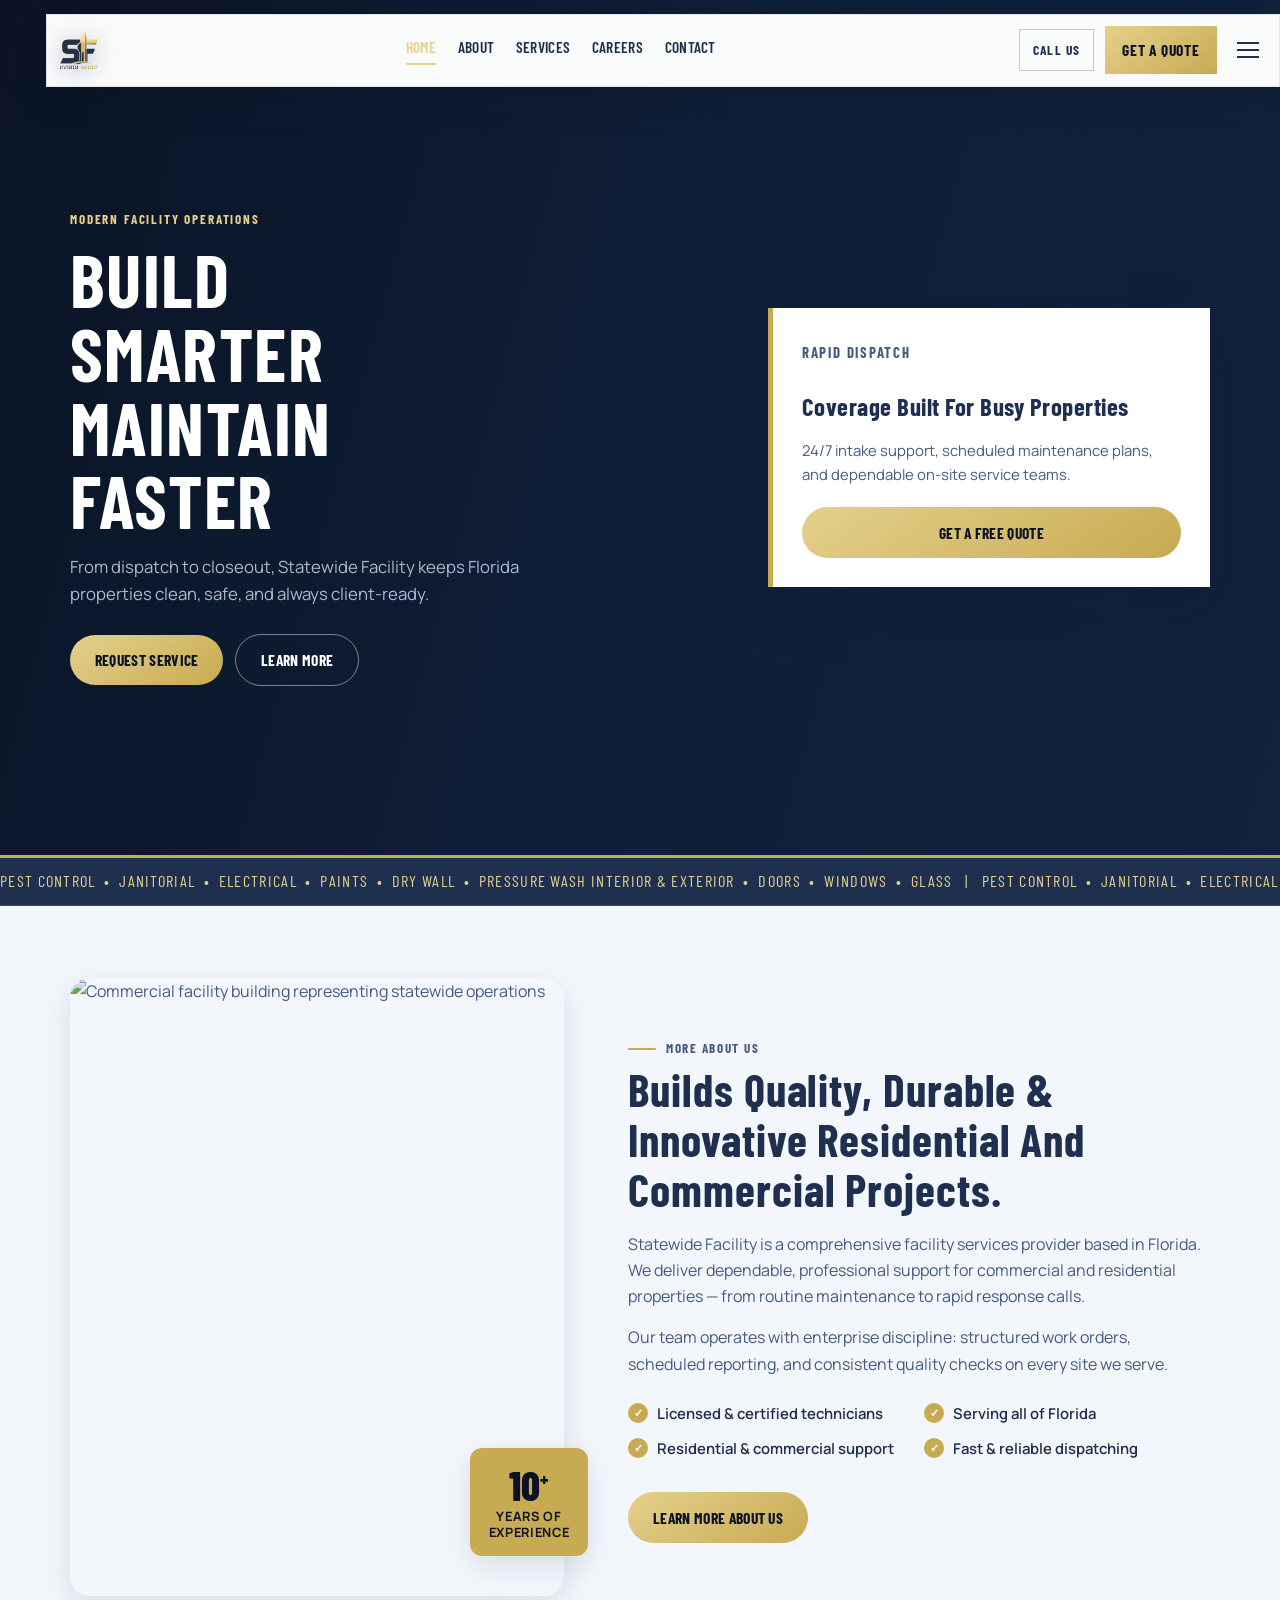
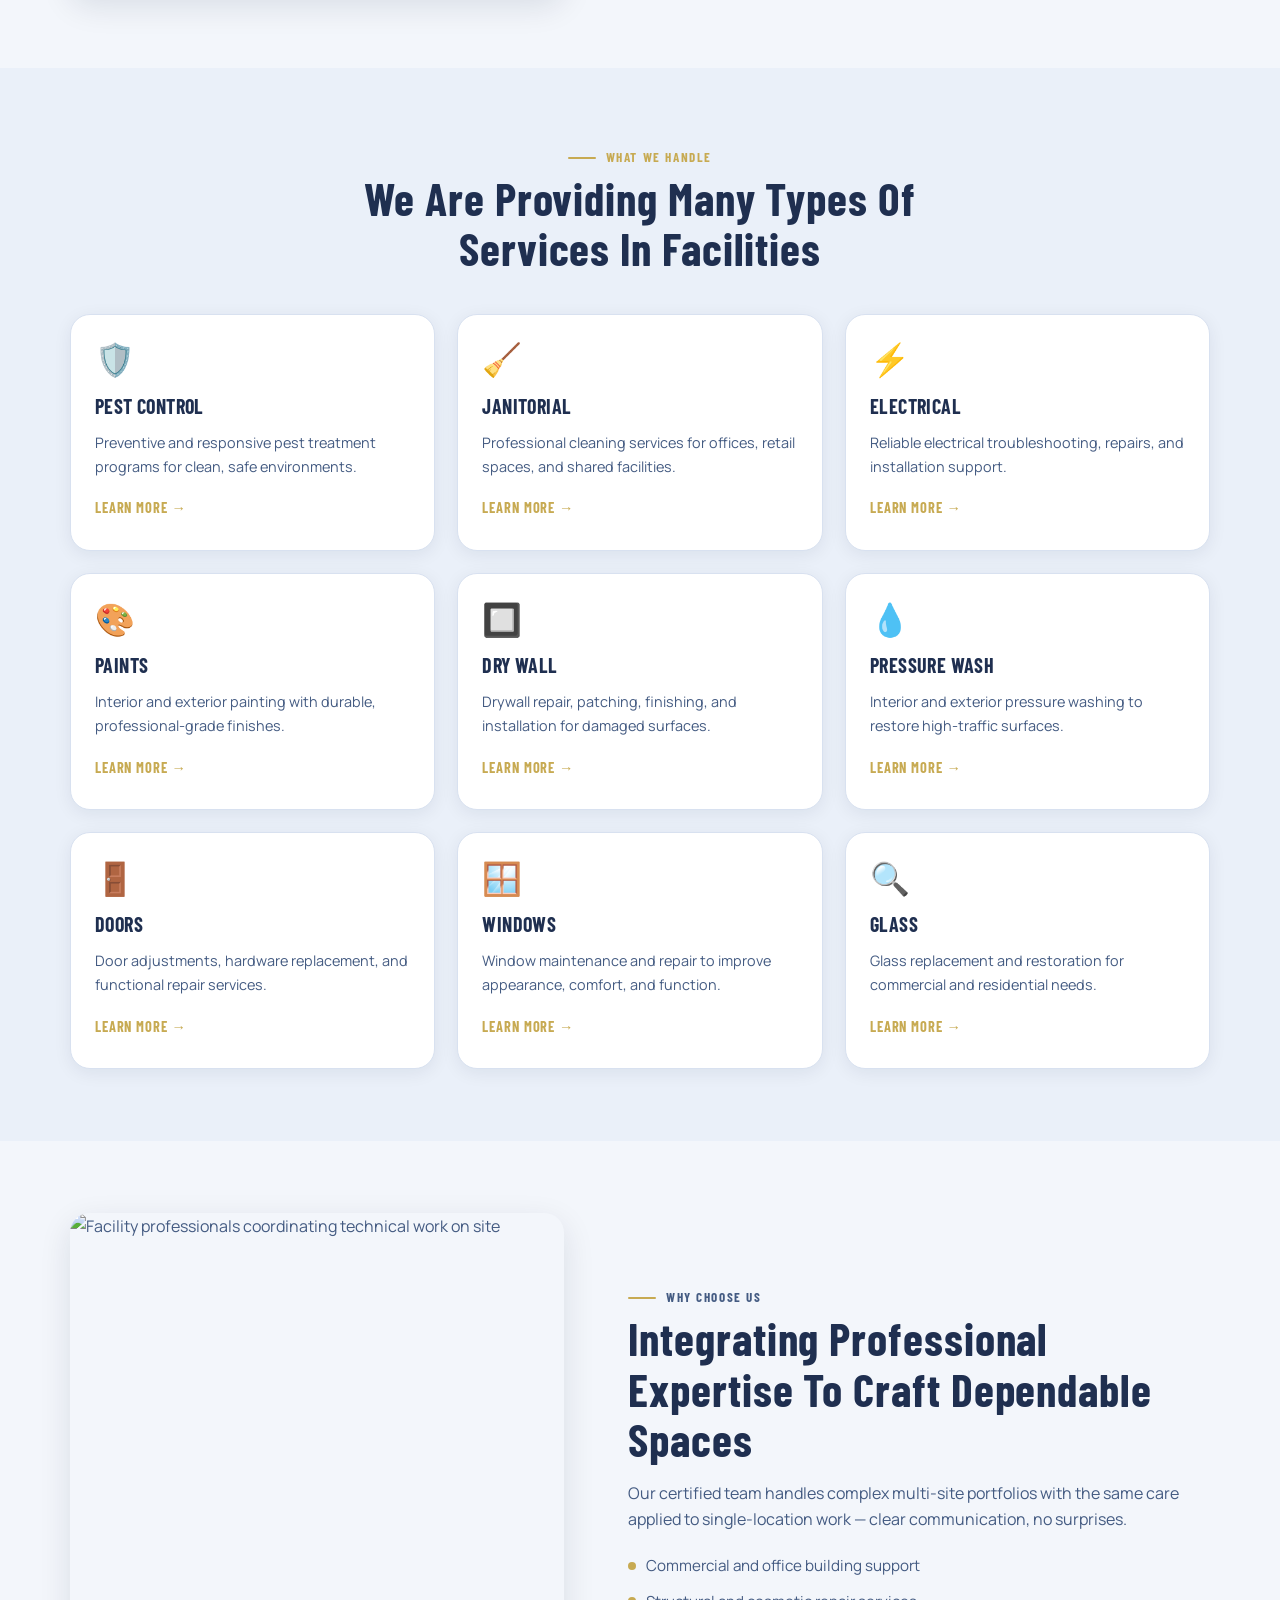
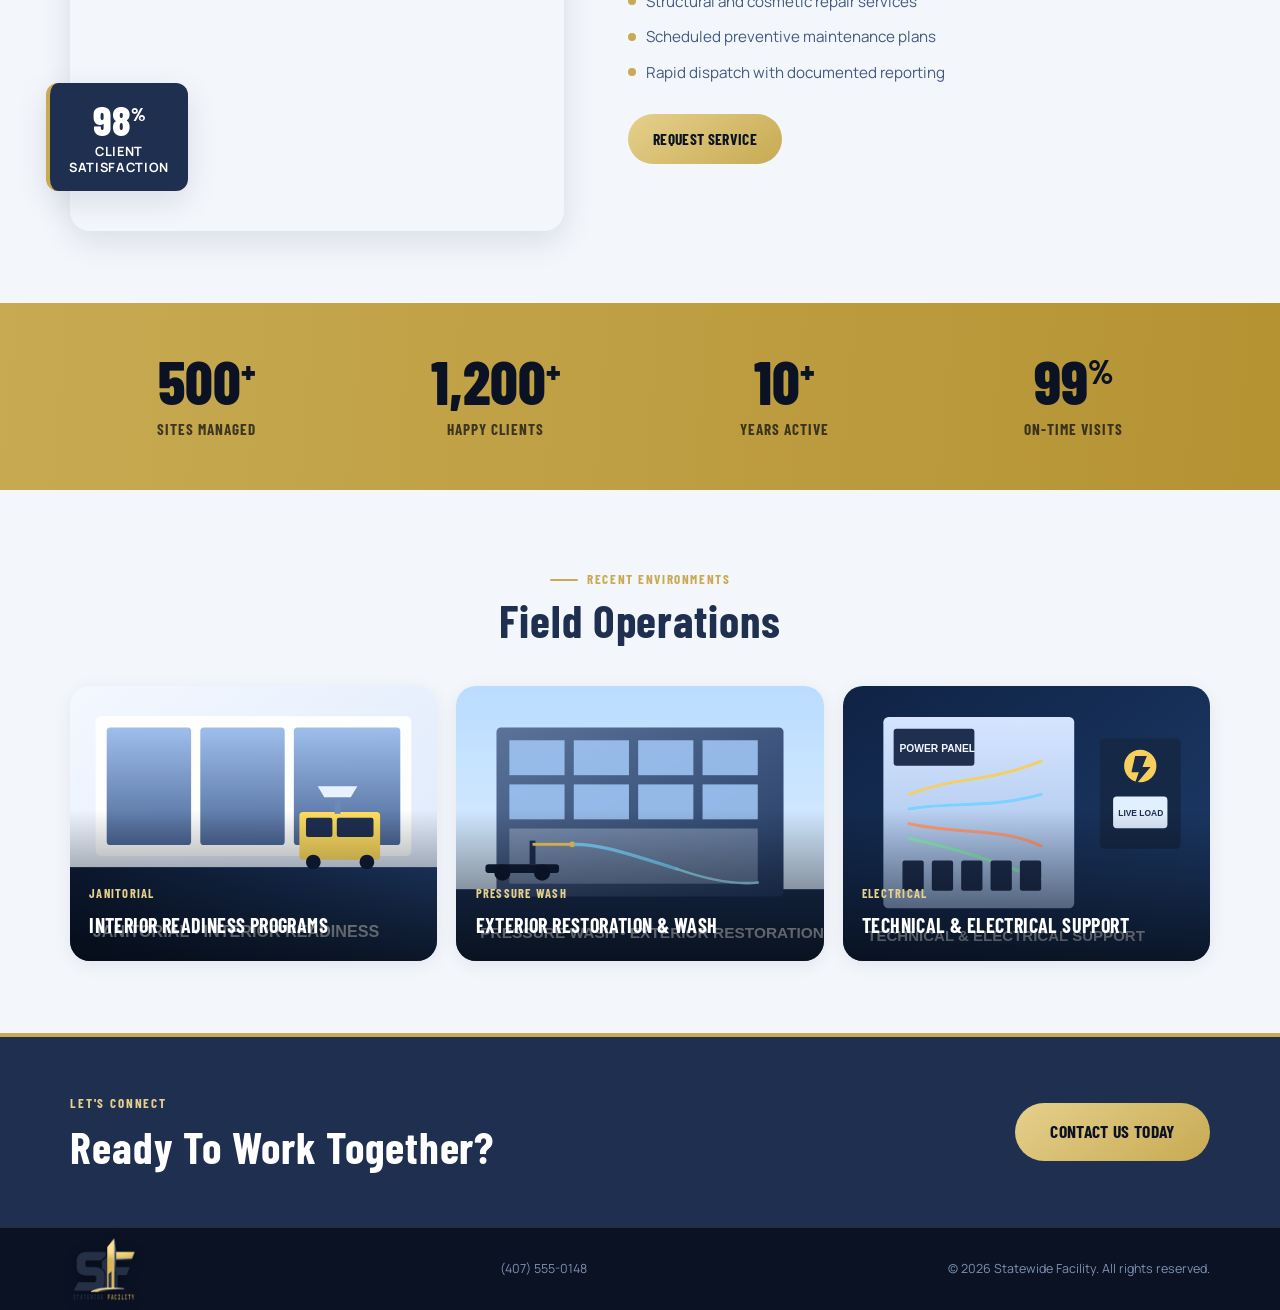
==== index.html @ d69a7e27 "updated layout" ====
<!DOCTYPE html>
<html lang="en">
<head>
  <meta charset="UTF-8">
  <meta name="viewport" content="width=device-width, initial-scale=1.0">
  <title>Statewide Facility | Florida Facility Services</title>
  <link rel="preconnect" href="https://fonts.googleapis.com">
  <link rel="preconnect" href="https://fonts.gstatic.com" crossorigin>
  <link href="https://fonts.googleapis.com/css2?family=Barlow+Condensed:wght@500;700;800&family=Manrope:wght@400;500;600;700&display=swap" rel="stylesheet">
  <link rel="stylesheet" href="styles.css">
</head>
<body class="home-page">

  <!-- ══ HEADER ══ -->
  <header class="site-header hero-header">
    <div class="header-shell">
      <a href="index.html" class="brand-block" aria-label="Statewide Facility home">
        <img src="sf-logo.png" class="brand-logo-home" alt="Statewide Facility logo">
      </a>

      <nav class="nav-links" aria-label="Main navigation">
        <a href="index.html" class="active">Home</a>
        <a href="about.html">About</a>
        <a href="contact.html">Services</a>
        <a href="careers.html">Careers</a>
        <a href="contact.html">Contact</a>
      </nav>

      <div class="header-actions">
        <a href="tel:4075550148" class="header-mini-pill">Call Us</a>
        <a href="contact.html" class="button primary quote-btn">Get A Quote</a>
        <button class="menu-toggle" type="button" aria-label="Open menu">
          <span></span>
          <span></span>
          <span></span>
        </button>
      </div>
    </div>
  </header>

  <!-- ══ HERO ══ -->
  <section class="hero hero-modern" aria-label="Company overview">
    <div class="hero-slides" aria-hidden="true"></div>
    <div class="hero-overlay">
      <div class="container hero-inner">
        <div class="hero-text">
          <p class="kicker-hero hero-copy is-visible" id="hero-kicker">Modern Facility Operations</p>
          <h1 class="hero-copy is-visible" id="hero-title">Build Smarter<br>Maintain Faster</h1>
          <p class="hero-sub hero-copy is-visible" id="hero-sub">From dispatch to closeout, Statewide Facility keeps Florida properties clean, safe, and always client-ready.</p>
          <div class="button-row hero-copy is-visible" id="hero-actions">
            <a class="button primary" href="contact.html">Request Service</a>
            <a class="button ghost" href="about.html">Learn More</a>
          </div>
        </div>
        <div class="hero-cta-card">
          <p class="cta-card-kicker">Rapid Dispatch</p>
          <h3>Coverage Built For Busy Properties</h3>
          <p>24/7 intake support, scheduled maintenance plans, and dependable on-site service teams.</p>
          <a class="button primary btn-full" href="contact.html">Get A Free Quote</a>
        </div>
      </div>
    </div>
  </section>

  <!-- ══ TICKER ══ -->
  <div class="ticker" aria-label="Service ticker">
    <div class="ticker-track">
      Pest Control &nbsp;•&nbsp; Janitorial &nbsp;•&nbsp; Electrical &nbsp;•&nbsp; Paints &nbsp;•&nbsp; Dry Wall &nbsp;•&nbsp; Pressure Wash Interior &amp; Exterior &nbsp;•&nbsp; Doors &nbsp;•&nbsp; Windows &nbsp;•&nbsp; Glass &nbsp;&nbsp;|&nbsp;&nbsp;
      Pest Control &nbsp;•&nbsp; Janitorial &nbsp;•&nbsp; Electrical &nbsp;•&nbsp; Paints &nbsp;•&nbsp; Dry Wall &nbsp;•&nbsp; Pressure Wash Interior &amp; Exterior &nbsp;•&nbsp; Doors &nbsp;•&nbsp; Windows &nbsp;•&nbsp; Glass &nbsp;&nbsp;|&nbsp;&nbsp;
    </div>
  </div>

  <main>

    <!-- ══ ABOUT ══ -->
    <section class="about-section sec-pad" aria-label="About us">
      <div class="container">
        <div class="about-grid">
          <div class="about-img-wrap">
            <img src="https://images.unsplash.com/photo-1429497419816-9ca5cfb4571a?auto=format&fit=crop&w=900&q=80" alt="Commercial facility building representing statewide operations" loading="lazy" decoding="async" class="about-img">
            <div class="years-badge">
              <span class="badge-num">10<sup>+</sup></span>
              <span class="badge-label">Years of<br>Experience</span>
            </div>
          </div>
          <div class="about-content">
            <p class="kicker">More About Us</p>
            <h2>Builds Quality, Durable &amp; Innovative Residential And Commercial Projects.</h2>
            <p>Statewide Facility is a comprehensive facility services provider based in Florida. We deliver dependable, professional support for commercial and residential properties — from routine maintenance to rapid response calls.</p>
            <p>Our team operates with enterprise discipline: structured work orders, scheduled reporting, and consistent quality checks on every site we serve.</p>
            <div class="about-checks">
              <div class="check-item">Licensed &amp; certified technicians</div>
              <div class="check-item">Serving all of Florida</div>
              <div class="check-item">Residential &amp; commercial support</div>
              <div class="check-item">Fast &amp; reliable dispatching</div>
            </div>
            <a class="button primary" href="about.html">Learn More About Us</a>
          </div>
        </div>
      </div>
    </section>

    <!-- ══ SERVICES ══ -->
    <section class="services-section sec-pad sec-alt" aria-label="Services">
      <div class="container">
        <div class="section-head center">
          <p class="kicker">What We Handle</p>
          <h2>We Are Providing Many Types Of<br>Services In Facilities</h2>
        </div>
        <div class="services-grid">
          <article class="service-card">
            <div class="svc-icon">🛡️</div>
            <h3>Pest Control</h3>
            <p>Preventive and responsive pest treatment programs for clean, safe environments.</p>
            <a href="contact.html" class="card-link">Learn More →</a>
          </article>
          <article class="service-card">
            <div class="svc-icon">🧹</div>
            <h3>Janitorial</h3>
            <p>Professional cleaning services for offices, retail spaces, and shared facilities.</p>
            <a href="contact.html" class="card-link">Learn More →</a>
          </article>
          <article class="service-card">
            <div class="svc-icon">⚡</div>
            <h3>Electrical</h3>
            <p>Reliable electrical troubleshooting, repairs, and installation support.</p>
            <a href="contact.html" class="card-link">Learn More →</a>
          </article>
          <article class="service-card">
            <div class="svc-icon">🎨</div>
            <h3>Paints</h3>
            <p>Interior and exterior painting with durable, professional-grade finishes.</p>
            <a href="contact.html" class="card-link">Learn More →</a>
          </article>
          <article class="service-card">
            <div class="svc-icon">🔲</div>
            <h3>Dry Wall</h3>
            <p>Drywall repair, patching, finishing, and installation for damaged surfaces.</p>
            <a href="contact.html" class="card-link">Learn More →</a>
          </article>
          <article class="service-card">
            <div class="svc-icon">💧</div>
            <h3>Pressure Wash</h3>
            <p>Interior and exterior pressure washing to restore high-traffic surfaces.</p>
            <a href="contact.html" class="card-link">Learn More →</a>
          </article>
          <article class="service-card">
            <div class="svc-icon">🚪</div>
            <h3>Doors</h3>
            <p>Door adjustments, hardware replacement, and functional repair services.</p>
            <a href="contact.html" class="card-link">Learn More →</a>
          </article>
          <article class="service-card">
            <div class="svc-icon">🪟</div>
            <h3>Windows</h3>
            <p>Window maintenance and repair to improve appearance, comfort, and function.</p>
            <a href="contact.html" class="card-link">Learn More →</a>
          </article>
          <article class="service-card">
            <div class="svc-icon">🔍</div>
            <h3>Glass</h3>
            <p>Glass replacement and restoration for commercial and residential needs.</p>
            <a href="contact.html" class="card-link">Learn More →</a>
          </article>
        </div>
      </div>
    </section>

    <!-- ══ FEATURE SPLIT ══ -->
    <section class="feature-section sec-pad" aria-label="Why choose us">
      <div class="container">
        <div class="feature-grid">
          <div class="feature-img-wrap">
            <img src="https://images.unsplash.com/photo-1517048676732-d65bc937f952?auto=format&fit=crop&w=1200&q=80" alt="Facility professionals coordinating technical work on site" loading="lazy" decoding="async" class="feature-img">
            <div class="feature-badge">
              <span class="badge-num">98<sup>%</sup></span>
              <span class="badge-label">Client<br>Satisfaction</span>
            </div>
          </div>
          <div class="feature-content">
            <p class="kicker">Why Choose Us</p>
            <h2>Integrating Professional Expertise To Craft Dependable Spaces</h2>
            <p>Our certified team handles complex multi-site portfolios with the same care applied to single-location work — clear communication, no surprises.</p>
            <ul class="feature-list">
              <li>Commercial and office building support</li>
              <li>Structural and cosmetic repair services</li>
              <li>Scheduled preventive maintenance plans</li>
              <li>Rapid dispatch with documented reporting</li>
            </ul>
            <a class="button primary" href="contact.html">Request Service</a>
          </div>
        </div>
      </div>
    </section>

    <!-- ══ STATS BAR ══ -->
    <section class="stats-bar" aria-label="Company stats">
      <div class="container stats-row">
        <div class="stat-item">
          <span class="stat-big">500<sup>+</sup></span>
          <span class="stat-label">Sites Managed</span>
        </div>
        <div class="stat-item">
          <span class="stat-big">1,200<sup>+</sup></span>
          <span class="stat-label">Happy Clients</span>
        </div>
        <div class="stat-item">
          <span class="stat-big">10<sup>+</sup></span>
          <span class="stat-label">Years Active</span>
        </div>
        <div class="stat-item">
          <span class="stat-big">99<sup>%</sup></span>
          <span class="stat-label">On-Time Visits</span>
        </div>
      </div>
    </section>

    <!-- ══ PORTFOLIO / FIELD OPS ══ -->
    <section class="portfolio-section sec-pad" aria-label="Field operations">
      <div class="container">
        <div class="section-head center">
          <p class="kicker">Recent Environments</p>
          <h2>Field Operations</h2>
        </div>
        <div class="portfolio-grid">
          <article class="portfolio-card">
            <img src="images/field-janitorial.svg" alt="Janitorial team cleaning office interior" loading="lazy" decoding="async">
            <div class="portfolio-overlay">
              <span class="port-cat">Janitorial</span>
              <h4>Interior Readiness Programs</h4>
            </div>
          </article>
          <article class="portfolio-card">
            <img src="images/field-pressure-wash.svg" alt="Exterior pressure washing on commercial building" loading="lazy" decoding="async">
            <div class="portfolio-overlay">
              <span class="port-cat">Pressure Wash</span>
              <h4>Exterior Restoration &amp; Wash</h4>
            </div>
          </article>
          <article class="portfolio-card">
            <img src="images/field-electrical.svg" alt="Electrical technician working on wiring and panel" loading="lazy" decoding="async">
            <div class="portfolio-overlay">
              <span class="port-cat">Electrical</span>
              <h4>Technical &amp; Electrical Support</h4>
            </div>
          </article>
        </div>
      </div>
    </section>

    <!-- ══ CTA BAND ══ -->
    <section class="cta-band" aria-label="Call to action">
      <div class="container cta-inner">
        <div>
          <p class="kicker-light">Let's Connect</p>
          <h2>Ready To Work Together?</h2>
        </div>
        <a class="button primary btn-lg" href="contact.html">Contact Us Today</a>
      </div>
    </section>

  </main>

  <!-- ══ FOOTER ══ -->
  <footer class="site-footer-full" aria-label="Site footer">
    <div class="container footer-mini">
      <img src="sf-logo.png" alt="Statewide Facility" class="footer-logo-mini" loading="lazy">
      <p class="footer-mini-meta">(407) 555-0148</p>
      <p class="footer-mini-meta">© 2026 Statewide Facility. All rights reserved.</p>
    </div>
  </footer>

  <script>
    (function () {
      var slideData = [
        {
          image: "https://images.unsplash.com/photo-1504307651254-35680f356dfd?auto=format&fit=crop&w=2000&q=80",
          kicker: "Modern Facility Operations",
          title: "Build Smarter<br>Maintain Faster",
          sub: "From dispatch to closeout, Statewide Facility keeps Florida properties clean, safe, and always client-ready."
        },
        {
          image: "https://images.unsplash.com/photo-1486406146926-c627a92ad1ab?auto=format&fit=crop&w=2000&q=80",
          kicker: "Construction-Ready Support",
          title: "Built For Complex<br>Job Sites",
          sub: "We support high-demand environments with reliable scheduling, rapid response teams, and quality-first execution."
        },
        {
          image: "https://images.unsplash.com/photo-1541888946425-d81bb19240f5?auto=format&fit=crop&w=2000&q=80",
          kicker: "Statewide Coverage",
          title: "Florida Service<br>Without Gaps",
          sub: "From single facilities to multi-site portfolios, our teams deliver consistent outcomes across every region we serve."
        },
        {
          image: "https://images.unsplash.com/photo-1479839672679-a46483c0e7c8?auto=format&fit=crop&w=2000&q=80",
          kicker: "Commercial Expertise",
          title: "Large Buildings<br>Handled Right",
          sub: "Our teams support modern commercial towers, mixed-use assets, and complex operational footprints with confidence."
        },
        {
          image: "https://images.unsplash.com/photo-1497215842964-222b430dc094?auto=format&fit=crop&w=2000&q=80",
          kicker: "Technical Execution",
          title: "Precise Work<br>At Every Stage",
          sub: "From inspections to closeout, we apply strict quality standards and clear reporting on every task."
        },
        {
          image: "https://images.unsplash.com/photo-1494526585095-c41746248156?auto=format&fit=crop&w=2000&q=80",
          kicker: "Residential Support",
          title: "Reliable Service<br>For Communities",
          sub: "We help keep residential properties safe, functional, and resident-ready with dependable scheduled support."
        },
        {
          image: "https://images.unsplash.com/photo-1531834685032-c34bf0d84c77?auto=format&fit=crop&w=2000&q=80",
          kicker: "Job Site Readiness",
          title: "Built Around<br>Operational Demands",
          sub: "Our planning-first approach keeps projects moving with fewer delays, tighter coordination, and better outcomes."
        },
        {
          image: "https://images.unsplash.com/photo-1503387762-592deb58ef4e?auto=format&fit=crop&w=2000&q=80",
          kicker: "Urban Scale",
          title: "From Single Sites<br>To Full Portfolios",
          sub: "We deliver consistent service quality across diverse property types and multi-location environments."
        },
        {
            image: "https://images.unsplash.com/photo-1486718448742-163732cd1544?auto=format&fit=crop&w=2000&q=80",
          kicker: "Safety First",
          title: "Certified Teams<br>Trusted Results",
          sub: "Licensed professionals, documented processes, and disciplined execution protect your assets and occupants."
        },
        {
          image: "https://images.unsplash.com/photo-1501594907352-04cda38ebc29?auto=format&fit=crop&w=2000&q=80",
          kicker: "Long-Term Value",
          title: "Maintain Better<br>Operate Smarter",
          sub: "Proactive maintenance and responsive support help reduce downtime, extend asset life, and control costs."
        }
      ];

      var slidesHost = document.querySelector(".hero-slides");
      var kickerEl = document.getElementById("hero-kicker");
      var titleEl = document.getElementById("hero-title");
      var subEl = document.getElementById("hero-sub");
      var actionsEl = document.getElementById("hero-actions");

      if (!slidesHost || !kickerEl || !titleEl || !subEl || !actionsEl || !slideData.length) {
        return;
      }

      slidesHost.innerHTML = slideData.map(function (slide, idx) {
        var activeClass = idx === 0 ? " is-active" : "";
        return '<div class="hero-slide' + activeClass + '" style="background-image: url(\'' + slide.image + '\');"></div>';
      }).join("");

      var slides = Array.prototype.slice.call(document.querySelectorAll(".hero-slide"));

      var animatedEls = [kickerEl, titleEl, subEl, actionsEl];
      var current = 0;
      var reduceMotion = window.matchMedia("(prefers-reduced-motion: reduce)").matches;

      function swapText(data) {
        kickerEl.textContent = data.kicker;
        titleEl.innerHTML = data.title;
        subEl.textContent = data.sub;
      }

      function animateText(data) {
        animatedEls.forEach(function (el) { el.classList.remove("is-visible"); });

        window.setTimeout(function () {
          swapText(data);
          animatedEls.forEach(function (el, idx) {
            window.setTimeout(function () {
              el.classList.add("is-visible");
            }, idx * 120);
          });
        }, 180);
      }

      function setSlide(index) {
        slides.forEach(function (slide, idx) {
          slide.classList.toggle("is-active", idx === index);
        });
        animateText(slideData[index]);
      }

      if (reduceMotion) {
        setSlide(0);
        return;
      }

      setSlide(0);

      window.setInterval(function () {
        current = (current + 1) % slides.length;
        setSlide(current);
      }, 6500);
    })();
  </script>

</body>
</html>
---- styles.css ----
/* ═══════════════════════════════════════
   STATEWIDE FACILITY — LIGHT CLEAN THEME
═══════════════════════════════════════ */
:root {
  /* Brand */
  --gold-600: #b59333;
  --gold-500: #c7aa52;
  --gold-400: #e5d08c;
  --gold-300: #f0dfab;
  --gold-100: #f9f4e5;

  /* Dark surfaces (header, hero, footer, dark bands) */
  --dark-950: #0a1224;
  --dark-900: #1f2f50;
  --dark-800: #2a3b60;

  /* Light surfaces */
  --body-bg:   #f3f6fb;
  --surface:   #ffffff;
  --surface-alt: #eaf0f9;

  /* Text */
  --text-900: #1f2f50;
  --text-700: #445b82;
  --text-500: #7489ad;

  /* Borders */
  --border: #d8e1f0;

  /* Shadows */
  --shadow-sm: 0 4px 18px rgba(11, 23, 53, 0.07);
  --shadow-md: 0 10px 32px rgba(11, 23, 53, 0.11);
  --shadow-lg: 0 20px 55px rgba(11, 23, 53, 0.15);

  /* Shape */
  --radius-lg: 20px;
  --radius-md: 12px;
  --radius-sm: 8px;
}

/* ═══════════════════════════════════════
   RESET & BASE
═══════════════════════════════════════ */
*, *::before, *::after {
  box-sizing: border-box;
}

body {
  margin: 0;
  font-family: "Manrope", "Segoe UI", sans-serif;
  color: var(--text-700);
  background: var(--body-bg);
  line-height: 1.65;
}

h1, h2, h3, h4,
.nav-links a,
.button,
.kicker,
.kicker-hero,
.kicker-light {
  font-family: "Barlow Condensed", "Arial Narrow", sans-serif;
  letter-spacing: 0.02em;
}

img {
  max-width: 100%;
  display: block;
}

a {
  color: inherit;
  text-decoration: none;
}

ul {
  margin: 0;
  padding-left: 1.15rem;
}

p { margin: 0 0 0.9rem; }

/* ═══════════════════════════════════════
   LAYOUT UTILS
═══════════════════════════════════════ */
.container {
  width: min(1140px, 92vw);
  margin: 0 auto;
}

.sec-pad {
  padding: 4.5rem 0;
}

.sec-alt {
  background: var(--surface-alt);
}

.section-head {
  margin-bottom: 2.5rem;
}

.section-head.center {
  text-align: center;
}

h2 {
  font-size: clamp(1.9rem, 4.5vw, 2.85rem);
  color: var(--text-900);
  line-height: 1.1;
  margin: 0.3rem 0 1rem;
}

h3 {
  font-size: clamp(1.15rem, 2.5vw, 1.45rem);
  color: var(--text-900);
  margin: 0 0 0.5rem;
}

/* ═══════════════════════════════════════
   KICKER
═══════════════════════════════════════ */
.kicker {
  display: inline-flex;
  align-items: center;
  gap: 0.6rem;
  text-transform: uppercase;
  font-size: 0.82rem;
  font-weight: 700;
  letter-spacing: 0.12em;
  color: var(--gold-500);
  margin: 0;
}

.kicker::before {
  content: "";
  display: inline-block;
  width: 28px;
  height: 2px;
  background: var(--gold-500);
  border-radius: 2px;
  flex-shrink: 0;
}

.kicker-hero {
  display: block;
  text-transform: uppercase;
  font-size: 0.82rem;
  font-weight: 700;
  letter-spacing: 0.14em;
  color: var(--gold-400);
  margin: 0 0 0.75rem;
}

.kicker-light {
  display: block;
  text-transform: uppercase;
  font-size: 0.82rem;
  font-weight: 700;
  letter-spacing: 0.14em;
  color: var(--gold-400);
  margin: 0 0 0.5rem;
}

/* ═══════════════════════════════════════
   BUTTONS
═══════════════════════════════════════ */
.button {
  display: inline-block;
  border: none;
  border-radius: 999px;
  padding: 0.78rem 1.55rem;
  text-transform: uppercase;
  font-size: 0.97rem;
  font-weight: 700;
  cursor: pointer;
  transition: transform 0.2s, box-shadow 0.2s;
  white-space: nowrap;
}

.button:hover {
  transform: translateY(-2px);
  box-shadow: 0 10px 24px rgba(11, 23, 53, 0.22);
}

.button.primary {
  background: linear-gradient(145deg, var(--gold-400), var(--gold-500));
  color: var(--dark-950);
}

.button.ghost {
  background: transparent;
  color: #fff;
  border: 1.5px solid rgba(255,255,255,0.45);
}

.button.ghost:hover {
  background: rgba(255,255,255,0.08);
}

.button.btn-full {
  width: 100%;
  text-align: center;
}

.button.btn-lg {
  padding: 0.9rem 2.2rem;
  font-size: 1.1rem;
}

.button-row {
  margin-top: 1.6rem;
  display: flex;
  gap: 0.75rem;
  flex-wrap: wrap;
  align-items: center;
}

/* ═══════════════════════════════════════
   HEADER & TOP STRIP
═══════════════════════════════════════ */
.site-header {
  position: sticky;
  top: 0;
  z-index: 100;
  background: var(--body-bg);
  border-bottom: 1px solid var(--border);
  box-shadow: var(--shadow-sm);
}

.top-strip {
  background: var(--dark-900);
  border-bottom: 1px solid rgba(228, 195, 112, 0.18);
}

.top-strip-inner {
  min-height: 28px;
  display: flex;
  align-items: center;
  justify-content: flex-end;
  gap: 1.1rem;
}

.top-link {
  font-size: 0.75rem;
  color: rgba(200, 218, 255, 0.7);
  letter-spacing: 0.03em;
  transition: color 0.2s;
}

.top-link:hover {
  color: var(--gold-400);
}

.top-cta {
  font-family: "Barlow Condensed", sans-serif;
  text-transform: uppercase;
  font-size: 0.86rem;
  letter-spacing: 0.06em;
  padding: 0.26rem 0.75rem;
  border-radius: 999px;
  background: linear-gradient(145deg, var(--gold-400), var(--gold-500));
  color: var(--dark-950);
  font-weight: 700;
  transition: opacity 0.2s;
}

.top-cta:hover {
  opacity: 0.88;
}

.header-inner {
  display: flex;
  align-items: center;
  justify-content: space-between;
  gap: 1rem;
  min-height: 52px;
}

.brand {
  display: inline-flex;
  align-items: center;
}

.brand-logo {
  width: min(110px, 26vw);
  height: auto;
}

.nav-links {
  display: flex;
  align-items: center;
  gap: 1rem;
  flex-wrap: wrap;
  justify-content: flex-end;
}

.nav-links a {
  color: var(--text-900);
  text-transform: uppercase;
  font-size: 0.96rem;
  font-weight: 600;
  padding-bottom: 3px;
  border-bottom: 2px solid transparent;
  transition: color 0.2s, border-color 0.2s;
}

.nav-links a:hover,
.nav-links a.active {
  color: var(--gold-600);
  border-color: var(--gold-500);
}

/* ═══════════════════════════════════════
   HOMEPAGE HEADER + HERO REFRESH
═══════════════════════════════════════ */
.home-page .site-header.hero-header {
  position: absolute;
  top: 0;
  left: 0;
  right: 0;
  background: transparent;
  border: 0;
  box-shadow: none;
  z-index: 120;
}

.home-page .header-shell {
  margin-top: 0.85rem;
  margin-left: clamp(14px, 3.6vw, 56px);
  margin-right: 0;
  min-height: 72px;
  display: grid;
  grid-template-columns: auto 1fr auto;
  align-items: stretch;
  background: rgba(255, 255, 255, 0.98);
  border: 1px solid rgba(31, 47, 80, 0.1);
  box-shadow: 0 14px 34px rgba(10, 18, 36, 0.2);
}

.home-page .brand-block {
  min-width: 0;
  background: transparent;
  color: var(--gold-100);
  display: flex;
  align-items: center;
  justify-content: center;
  padding: 0.35rem 0.85rem 0.35rem 0.7rem;
}

.home-page .brand-logo-home {
  width: 100%;
  max-width: 156px;
  height: 42px;
  object-fit: contain;
  filter: drop-shadow(0 4px 12px rgba(10, 18, 36, 0.28));
}

.home-page .nav-links {
  justify-content: center;
  gap: 1.35rem;
  padding: 0 1rem;
}

.home-page .nav-links a {
  color: var(--dark-900);
  border-bottom-color: transparent;
}

.home-page .nav-links a:hover,
.home-page .nav-links a.active {
  color: var(--gold-400);
  border-bottom-color: var(--gold-400);
}

.home-page .header-actions {
  display: flex;
  align-items: center;
  gap: 0.65rem;
  padding: 0.7rem;
}

.home-page .header-mini-pill {
  font-family: "Barlow Condensed", "Arial Narrow", sans-serif;
  text-transform: uppercase;
  font-size: 0.84rem;
  font-weight: 700;
  letter-spacing: 0.08em;
  color: var(--dark-900);
  border: 1px solid rgba(31, 47, 80, 0.24);
  padding: 0.58rem 0.84rem;
}

.home-page .quote-btn {
  border-radius: 0;
  padding: 0.72rem 1.1rem;
  letter-spacing: 0.05em;
}

.home-page .menu-toggle {
  border: 0;
  background: transparent;
  width: 40px;
  height: 40px;
  display: inline-flex;
  flex-direction: column;
  justify-content: center;
  gap: 5px;
  cursor: pointer;
}

.home-page .menu-toggle span {
  width: 22px;
  height: 2px;
  margin: 0 auto;
  background: var(--dark-900);
}

/* Inner pages that share the homepage shell-style navigation */
.inner-shell .site-header.hero-header {
  position: absolute;
  top: 0;
  left: 0;
  right: 0;
  background: transparent;
  border: 0;
  box-shadow: none;
  z-index: 120;
}

.inner-shell .header-shell {
  margin-top: 0.65rem;
  margin-left: clamp(14px, 3.6vw, 56px);
  margin-right: 0;
  min-height: 72px;
  display: grid;
  grid-template-columns: auto 1fr auto;
  align-items: stretch;
  background: rgba(255, 255, 255, 0.98);
  border: 1px solid rgba(31, 47, 80, 0.1);
  box-shadow: 0 14px 34px rgba(10, 18, 36, 0.2);
}

.inner-hero {
  position: relative;
  min-height: 40vh;
  display: flex;
  align-items: center;
  background-size: cover;
  background-position: center;
}

.inner-hero-about {
  background-image: url("https://images.unsplash.com/photo-1486406146926-c627a92ad1ab?auto=format&fit=crop&w=2000&q=80");
}

.inner-hero-services {
  background-image: url("https://images.unsplash.com/photo-1551836022-d5d88e9218df?auto=format&fit=crop&w=2000&q=80");
}

.inner-hero-careers {
  background-image: url("https://images.unsplash.com/photo-1541888946425-d81bb19240f5?auto=format&fit=crop&w=2000&q=80");
}

.inner-hero-overlay {
  position: absolute;
  inset: 0;
  background: linear-gradient(
    105deg,
    rgba(4, 8, 15, 0.58) 0%,
    rgba(8, 20, 40, 0.38) 50%,
    rgba(8, 20, 40, 0.2) 100%
  );
  display: flex;
  align-items: center;
  width: 100%;
}

.inner-hero-content {
  display: grid;
  grid-template-columns: 1fr;
  gap: 0;
  align-items: center;
  padding: 8.2rem 0 2.1rem;
}

.inner-hero .hero-sub {
  max-width: 48ch;
}

.inner-shell .brand-block {
  min-width: 0;
  background: transparent;
  color: var(--gold-100);
  display: flex;
  align-items: center;
  justify-content: center;
  padding: 0.35rem 0.85rem 0.35rem 0.7rem;
}

.inner-shell .brand-logo-home {
  width: 100%;
  max-width: 156px;
  height: 42px;
  object-fit: contain;
  filter: drop-shadow(0 4px 12px rgba(10, 18, 36, 0.28));
}

.inner-shell .nav-links {
  justify-content: center;
  gap: 1.35rem;
  padding: 0 1rem;
}

.inner-shell .nav-links a {
  color: var(--dark-900);
  border-bottom-color: transparent;
}

.inner-shell .nav-links a:hover,
.inner-shell .nav-links a.active {
  color: var(--gold-400);
  border-bottom-color: var(--gold-400);
}

.inner-shell .header-actions {
  display: flex;
  align-items: center;
  gap: 0.65rem;
  padding: 0.7rem;
}

.inner-shell .header-mini-pill {
  font-family: "Barlow Condensed", "Arial Narrow", sans-serif;
  text-transform: uppercase;
  font-size: 0.84rem;
  font-weight: 700;
  letter-spacing: 0.08em;
  color: var(--dark-900);
  border: 1px solid rgba(31, 47, 80, 0.24);
  padding: 0.58rem 0.84rem;
}

.inner-shell .quote-btn {
  border-radius: 0;
  padding: 0.72rem 1.1rem;
  letter-spacing: 0.05em;
}

.inner-shell .menu-toggle {
  border: 0;
  background: transparent;
  width: 40px;
  height: 40px;
  display: inline-flex;
  flex-direction: column;
  justify-content: center;
  gap: 5px;
  cursor: pointer;
}

.inner-shell .menu-toggle span {
  width: 22px;
  height: 2px;
  margin: 0 auto;
  background: var(--dark-900);
}

/* ═══════════════════════════════════════
   HERO — full-bleed
═══════════════════════════════════════ */
.hero {
  position: relative;
  min-height: 72vh;
  display: flex;
  align-items: center;
  background:
    url("https://picsum.photos/seed/sf-tower/1400/900") center/cover no-repeat;
}

.hero-overlay {
  position: absolute;
  inset: 0;
  background: linear-gradient(
    105deg,
    rgba(4,8,15,0.88) 0%,
    rgba(11,23,53,0.78) 55%,
    rgba(11,23,53,0.55) 100%
  );
  display: flex;
  align-items: center;
  width: 100%;
}

.home-page .hero-modern {
  min-height: 95vh;
  background: #122541;
  overflow: hidden;
}

.home-page .hero-slides {
  position: absolute;
  inset: 0;
  z-index: 0;
}

.home-page .hero-slide {
  position: absolute;
  inset: 0;
  background-size: cover;
  background-position: center;
  opacity: 0;
  transform: scale(1.04);
  transition: opacity 1s ease, transform 7s ease;
}

.home-page .hero-slide.is-active {
  opacity: 1;
  transform: scale(1);
}

.home-page .hero-modern .hero-overlay {
  z-index: 1;
  background: linear-gradient(
    105deg,
    rgba(4, 8, 15, 0.58) 0%,
    rgba(8, 20, 40, 0.38) 50%,
    rgba(8, 20, 40, 0.2) 100%
  );
}

.home-page .hero-modern .hero-inner {
  padding-top: 8rem;
  padding-bottom: 5.5rem;
}

.home-page .hero-modern .hero-text h1 {
  max-width: 9ch;
}

.home-page .hero-copy {
  opacity: 0;
  transform: translateY(16px);
  transition: opacity 0.65s ease, transform 0.65s ease;
}

.home-page .hero-copy.is-visible {
  opacity: 1;
  transform: translateY(0);
}

.home-page .hero-modern .hero-cta-card {
  border-radius: 0;
  border-left: 5px solid var(--gold-500);
}


.hero-inner {
  display: grid;
  grid-template-columns: 1.25fr 0.85fr;
  gap: 3rem;
  align-items: center;
  padding: 4rem 0;
}

h1 {
  font-size: clamp(2.5rem, 7vw, 4.6rem);
  line-height: 1;
  color: #fff;
  margin: 0.4rem 0 1rem;
  text-transform: uppercase;
}

.hero-text {
  color: #fff;
}

.hero-sub {
  color: rgba(210, 225, 255, 0.8);
  font-size: 1.05rem;
  max-width: 46ch;
  line-height: 1.65;
  margin-bottom: 0;
}

/* Floating CTA card in hero */
.hero-cta-card {
  background: #fff;
  border-radius: var(--radius-lg);
  padding: 2rem 1.8rem 1.8rem;
  box-shadow: var(--shadow-lg);
}

.cta-card-kicker {
  font-family: "Barlow Condensed", sans-serif;
  text-transform: uppercase;
  font-size: 0.8rem;
  font-weight: 700;
  letter-spacing: 0.12em;
  color: var(--gold-500);
  margin: 0 0 0.5rem;
}

.hero-cta-card h3 {
  font-size: 1.55rem;
  color: var(--text-900);
  margin: 0 0 0.7rem;
}

.hero-cta-card p {
  font-size: 0.93rem;
  color: var(--text-700);
  margin-bottom: 1.3rem;
}

/* ═══════════════════════════════════════
   TICKER
═══════════════════════════════════════ */
.ticker {
  background: var(--dark-900);
  border-top: 3px solid var(--gold-500);
  border-bottom: 1px solid rgba(228, 195, 112, 0.18);
  overflow: hidden;
}

.ticker-track {
  white-space: nowrap;
  color: var(--gold-400);
  font-family: "Barlow Condensed", "Arial Narrow", sans-serif;
  text-transform: uppercase;
  letter-spacing: 0.08em;
  font-size: 1.02rem;
  padding: 0.62rem 0;
  display: inline-block;
  min-width: 100%;
  animation: tickerMove 30s linear infinite;
}

@keyframes tickerMove {
  from { transform: translateX(0); }
  to   { transform: translateX(-50%); }
}

/* ═══════════════════════════════════════
   ABOUT SECTION
═══════════════════════════════════════ */
.about-grid {
  display: grid;
  grid-template-columns: 0.85fr 1fr;
  gap: 4rem;
  align-items: center;
}

.about-img-wrap {
  position: relative;
  border-radius: var(--radius-lg);
  overflow: visible;
}

.about-img {
  width: 100%;
  aspect-ratio: 4/5;
  object-fit: cover;
  border-radius: var(--radius-lg);
  display: block;
  box-shadow: var(--shadow-md);
}

.years-badge {
  position: absolute;
  right: -1.5rem;
  bottom: 2.5rem;
  background: var(--gold-500);
  color: var(--dark-950);
  border-radius: var(--radius-md);
  padding: 1rem 1.2rem;
  text-align: center;
  box-shadow: var(--shadow-md);
  display: flex;
  flex-direction: column;
  align-items: center;
  gap: 0.15rem;
}

.badge-num {
  font-family: "Barlow Condensed", sans-serif;
  font-size: 2.6rem;
  font-weight: 800;
  line-height: 1;
  display: block;
}

.badge-num sup {
  font-size: 1.2rem;
  vertical-align: super;
}

.badge-label {
  font-size: 0.8rem;
  font-weight: 700;
  text-transform: uppercase;
  letter-spacing: 0.05em;
  line-height: 1.25;
  display: block;
}

.about-content h2 {
  max-width: 26ch;
}

.about-content > p {
  color: var(--text-700);
}

.about-checks {
  margin: 1.5rem 0 2rem;
  display: grid;
  grid-template-columns: 1fr 1fr;
  gap: 0.65rem;
}

.check-item {
  display: flex;
  align-items: center;
  gap: 0.55rem;
  font-size: 0.93rem;
  font-weight: 600;
  color: var(--text-900);
}

.check-item::before {
  content: "✓";
  display: inline-flex;
  align-items: center;
  justify-content: center;
  width: 20px;
  height: 20px;
  background: var(--gold-500);
  color: #fff;
  border-radius: 50%;
  font-size: 0.7rem;
  font-weight: 800;
  flex-shrink: 0;
}

/* ═══════════════════════════════════════
   SERVICES SECTION
═══════════════════════════════════════ */
.services-grid {
  display: grid;
  grid-template-columns: repeat(3, 1fr);
  gap: 1.4rem;
}

.service-card {
  background: var(--surface);
  border: 1px solid var(--border);
  border-radius: var(--radius-lg);
  padding: 1.8rem 1.5rem;
  box-shadow: var(--shadow-sm);
  transition: transform 0.22s, box-shadow 0.22s, border-color 0.22s;
}

.service-card:hover {
  transform: translateY(-4px);
  box-shadow: var(--shadow-md);
  border-color: var(--gold-500);
}

.svc-icon {
  font-size: 2rem;
  margin-bottom: 0.9rem;
  line-height: 1;
}

.service-card h3 {
  font-size: 1.25rem;
  text-transform: uppercase;
  color: var(--text-900);
  margin: 0 0 0.5rem;
}

.service-card p {
  font-size: 0.9rem;
  color: var(--text-700);
  margin: 0 0 1rem;
}

.card-link {
  font-family: "Barlow Condensed", sans-serif;
  font-size: 0.9rem;
  font-weight: 700;
  text-transform: uppercase;
  letter-spacing: 0.06em;
  color: var(--gold-500);
  transition: color 0.2s;
}

.card-link:hover {
  color: var(--gold-600);
}

/* ═══════════════════════════════════════
   FEATURE SPLIT
═══════════════════════════════════════ */
.feature-grid {
  display: grid;
  grid-template-columns: 0.85fr 1fr;
  gap: 4rem;
  align-items: center;
}

.feature-img-wrap {
  position: relative;
  border-radius: var(--radius-lg);
}

.feature-img {
  width: 100%;
  aspect-ratio: 4/5;
  object-fit: cover;
  border-radius: var(--radius-lg);
  display: block;
  box-shadow: var(--shadow-md);
}

.feature-badge {
  position: absolute;
  left: -1.5rem;
  bottom: 2.5rem;
  background: var(--dark-900);
  color: #fff;
  border-radius: var(--radius-md);
  padding: 1rem 1.2rem;
  text-align: center;
  box-shadow: var(--shadow-md);
  display: flex;
  flex-direction: column;
  align-items: center;
  gap: 0.15rem;
  border-left: 4px solid var(--gold-500);
}

.feature-content h2 {
  max-width: 26ch;
}

.feature-content > p {
  color: var(--text-700);
}

.feature-list {
  list-style: none;
  padding: 0;
  margin: 1.3rem 0 1.8rem;
  display: flex;
  flex-direction: column;
  gap: 0.65rem;
}

.feature-list li {
  display: flex;
  align-items: center;
  gap: 0.6rem;
  font-size: 0.95rem;
  color: var(--text-700);
}

.feature-list li::before {
  content: "";
  width: 8px;
  height: 8px;
  border-radius: 50%;
  background: var(--gold-500);
  flex-shrink: 0;
}

/* ═══════════════════════════════════════
   STATS BAR
═══════════════════════════════════════ */
.stats-bar {
  background: linear-gradient(95deg, var(--gold-500), var(--gold-600));
  padding: 3rem 0;
}

.stats-row {
  display: grid;
  grid-template-columns: repeat(4, 1fr);
  gap: 1rem;
  text-align: center;
}

.stat-item {
  display: flex;
  flex-direction: column;
  align-items: center;
  gap: 0.3rem;
}

.stat-big {
  font-family: "Barlow Condensed", sans-serif;
  font-size: clamp(2.4rem, 5vw, 3.8rem);
  font-weight: 800;
  color: var(--dark-950);
  line-height: 1;
  display: block;
}

.stat-big sup {
  font-size: 0.55em;
  vertical-align: super;
}

.stat-label {
  font-family: "Barlow Condensed", sans-serif;
  font-size: 0.95rem;
  font-weight: 700;
  text-transform: uppercase;
  letter-spacing: 0.07em;
  color: rgba(4,8,15,0.7);
  display: block;
}

/* ═══════════════════════════════════════
   PORTFOLIO GRID
═══════════════════════════════════════ */
.portfolio-grid {
  display: grid;
  grid-template-columns: repeat(3, 1fr);
  gap: 1.2rem;
}

.portfolio-card {
  position: relative;
  border-radius: var(--radius-lg);
  overflow: hidden;
  box-shadow: var(--shadow-sm);
}

.portfolio-card img {
  width: 100%;
  aspect-ratio: 4/3;
  object-fit: cover;
  display: block;
  transition: transform 0.4s ease;
}

.portfolio-card:hover img {
  transform: scale(1.05);
}

.portfolio-overlay {
  position: absolute;
  inset: 0;
  background: linear-gradient(0deg, rgba(4,8,15,0.75) 0%, transparent 55%);
  padding: 1.2rem;
  display: flex;
  flex-direction: column;
  justify-content: flex-end;
}

.port-cat {
  font-family: "Barlow Condensed", sans-serif;
  font-size: 0.78rem;
  font-weight: 700;
  text-transform: uppercase;
  letter-spacing: 0.1em;
  color: var(--gold-400);
  margin-bottom: 0.35rem;
  display: block;
}

.portfolio-overlay h4 {
  font-family: "Barlow Condensed", sans-serif;
  font-size: 1.25rem;
  font-weight: 700;
  text-transform: uppercase;
  color: #fff;
  margin: 0;
}

/* ═══════════════════════════════════════
   CTA BAND
═══════════════════════════════════════ */
.cta-band {
  background: var(--dark-900);
  border-top: 4px solid var(--gold-500);
  padding: 3.5rem 0;
}

.cta-inner {
  display: flex;
  align-items: center;
  justify-content: space-between;
  gap: 2rem;
  flex-wrap: wrap;
}

.cta-inner h2 {
  color: #fff;
  font-size: clamp(1.8rem, 4vw, 2.75rem);
  margin: 0;
}

/* ═══════════════════════════════════════
   FOOTER — FULL DARK
═══════════════════════════════════════ */
.site-footer-full {
  background: var(--dark-950);
  border-top: 1px solid rgba(228, 195, 112, 0.14);
  color: rgba(180, 200, 240, 0.75);
  padding: 0.45rem 0;
}

.footer-mini {
  display: flex;
  align-items: center;
  justify-content: space-between;
  gap: 0.45rem 0.95rem;
  flex-wrap: wrap;
}

.footer-logo-mini {
  width: min(68px, 28vw);
  height: auto;
  filter: drop-shadow(0 2px 6px rgba(0,0,0,0.35));
}

.footer-mini-meta {
  margin: 0;
  font-size: 0.78rem;
  color: rgba(166, 188, 226, 0.75);
}

/* ═══════════════════════════════════════
   INNER PAGE STYLES (about / contact / careers)
═══════════════════════════════════════ */
main.container {
  padding: 2.5rem 0 3.5rem;
}

.page-hero {
  position: relative;
  background: linear-gradient(120deg, var(--dark-800) 0%, var(--dark-900) 100%);
  border-left: 5px solid var(--gold-500);
  border-radius: var(--radius-lg);
  padding: 2rem;
  box-shadow: var(--shadow-lg);
  color: #fff;
  margin-bottom: 2rem;
}

.page-hero .kicker {
  color: var(--gold-400);
}

.page-hero .kicker::before {
  background: var(--gold-400);
}

.page-hero h1 {
  font-size: clamp(2rem, 5.5vw, 3.4rem);
  color: #fff;
}

.page-hero p {
  color: rgba(200,220,255,0.8);
}

.page-hero-grid {
  display: grid;
  grid-template-columns: 1.25fr 1fr;
  gap: 1.5rem;
  align-items: center;
}

.page-hero-media {
  width: 100%;
  aspect-ratio: 16/10;
  object-fit: cover;
  border-radius: var(--radius-md);
  border: 1px solid rgba(228, 195, 112, 0.22);
}

.section {
  margin-top: 2rem;
}

.split {
  display: grid;
  grid-template-columns: 1fr 1fr;
  gap: 1.2rem;
}

/* Card used on inner pages */
.card {
  background: var(--surface);
  border: 1px solid var(--border);
  border-radius: var(--radius-md);
  padding: 1.4rem;
  box-shadow: var(--shadow-sm);
}

.card h3 {
  color: var(--text-900);
  text-transform: uppercase;
  margin: 0 0 0.5rem;
}

.card h3.gold {
  color: var(--gold-500);
}

.card p, .card li {
  color: var(--text-700);
}

.grid {
  display: grid;
  grid-template-columns: repeat(3, 1fr);
  gap: 1rem;
}

.image-grid {
  display: grid;
  grid-template-columns: repeat(3, 1fr);
  gap: 1rem;
}

.image-card {
  border-radius: var(--radius-md);
  overflow: hidden;
  border: 1px solid var(--border);
  background: var(--surface);
  box-shadow: var(--shadow-sm);
}

.image-card p {
  margin: 0;
  padding: 0.8rem 0.95rem;
  color: var(--text-700);
  font-size: 0.93rem;
}

.image-card.tall { min-height: 100%; }

.lazy-media {
  width: 100%;
  aspect-ratio: 16/10;
  object-fit: cover;
  display: block;
}

.image-card.tall .lazy-media {
  aspect-ratio: 5/4;
}

/* Contact form */
.contact-list {
  list-style: none;
  padding: 0;
  margin: 0;
}

.contact-list li {
  padding: 0.55rem 0;
  border-bottom: 1px solid var(--border);
  color: var(--text-700);
}

.form-shell {
  background: var(--surface);
  border: 1px solid var(--border);
  border-radius: var(--radius-md);
  padding: 1.4rem;
  box-shadow: var(--shadow-sm);
}

label {
  display: block;
  margin-top: 0.85rem;
  font-weight: 600;
  color: var(--text-700);
  font-size: 0.9rem;
}

input, textarea, select {
  width: 100%;
  margin-top: 0.35rem;
  border: 1px solid var(--border);
  border-radius: var(--radius-sm);
  padding: 0.65rem 0.75rem;
  font: inherit;
  background: var(--body-bg);
  color: var(--text-900);
  transition: border-color 0.2s, box-shadow 0.2s;
}

input:focus, textarea:focus, select:focus {
  outline: none;
  border-color: var(--gold-500);
  box-shadow: 0 0 0 3px rgba(196, 154, 58, 0.15);
}

textarea {
  min-height: 120px;
  resize: vertical;
}

/* Shared legacy footer used on inner pages */
.site-footer {
  margin-top: 2.2rem;
  border-top: 1px solid var(--border);
  padding: 1.4rem 0 2rem;
  color: var(--text-500);
  text-align: center;
}

/* ═══════════════════════════════════════
   RESPONSIVE
═══════════════════════════════════════ */
@media (max-width: 900px) {
  .home-page .header-shell {
    grid-template-columns: 1fr;
    align-items: stretch;
  }

  .home-page .brand-block {
    min-width: 0;
    width: 100%;
  }

  .home-page .nav-links {
    justify-content: flex-start;
    padding: 0.85rem 1rem;
    border-top: 1px solid rgba(255, 255, 255, 0.12);
    border-bottom: 1px solid rgba(255, 255, 255, 0.12);
    gap: 0.8rem 1rem;
  }

  .home-page .header-actions {
    justify-content: space-between;
  }

  .inner-shell .header-shell {
    grid-template-columns: 1fr;
    align-items: stretch;
  }

  .inner-shell .brand-block {
    min-width: 0;
    width: 100%;
  }

  .inner-shell .nav-links {
    justify-content: flex-start;
    padding: 0.85rem 1rem;
    border-top: 1px solid rgba(31, 47, 80, 0.12);
    border-bottom: 1px solid rgba(31, 47, 80, 0.12);
    gap: 0.8rem 1rem;
  }

  .inner-shell .header-actions {
    justify-content: space-between;
  }

  .inner-hero {
    min-height: 40vh;
  }

  .inner-hero-content {
    padding: 9.2rem 0 2rem;
  }

  .home-page .hero-modern {
    min-height: 88vh;
  }

  .home-page .hero-modern .hero-inner {
    padding-top: 15.2rem;
    padding-bottom: 3.6rem;
  }

  .hero-inner,
  .about-grid,
  .feature-grid {
    grid-template-columns: 1fr;
    gap: 2rem;
  }

  .hero-cta-card {
    max-width: 480px;
  }

  .services-grid {
    grid-template-columns: repeat(2, 1fr);
  }

  .stats-row {
    grid-template-columns: repeat(2, 1fr);
    gap: 2rem;
  }

  .portfolio-grid {
    grid-template-columns: 1fr 1fr;
  }

  .footer-mini {
    justify-content: center;
    text-align: center;
  }

  .page-hero-grid,
  .split {
    grid-template-columns: 1fr;
  }

  .grid {
    grid-template-columns: repeat(2, 1fr);
  }

  .image-grid {
    grid-template-columns: 1fr 1fr;
  }

  .years-badge,
  .feature-badge {
    right: 0.5rem;
    left: auto;
    bottom: 1rem;
  }

  .cta-inner {
    flex-direction: column;
    align-items: flex-start;
  }
}

@media (max-width: 640px) {
  .home-page .header-shell {
    margin-top: 0;
    margin-left: 10px;
  }

  .inner-shell .header-shell {
    margin-top: 0;
    margin-left: 10px;
  }

  .home-page .nav-links {
    justify-content: space-between;
  }

  .inner-shell .nav-links {
    justify-content: space-between;
  }

  .home-page .nav-links a {
    font-size: 0.8rem;
  }

  .inner-shell .nav-links a {
    font-size: 0.8rem;
  }

  .home-page .header-mini-pill {
    font-size: 0.76rem;
    padding: 0.52rem 0.65rem;
  }

  .inner-shell .header-mini-pill {
    font-size: 0.76rem;
    padding: 0.52rem 0.65rem;
  }

  .home-page .quote-btn {
    font-size: 0.78rem;
    padding: 0.66rem 0.8rem;
  }

  .inner-shell .quote-btn {
    font-size: 0.78rem;
    padding: 0.66rem 0.8rem;
  }

  .inner-hero-content {
    padding-top: 9.4rem;
  }

  .home-page .hero-modern .hero-inner {
    padding-top: 16.5rem;
  }

  .top-strip-inner {
    justify-content: space-between;
    gap: 0.5rem;
    flex-wrap: wrap;
    padding: 0.3rem 0;
  }

  .top-link { font-size: 0.72rem; }

  .header-inner {
    flex-direction: column;
    align-items: flex-start;
    padding: 0.5rem 0 0.6rem;
    gap: 0.5rem;
    min-height: auto;
  }

  .brand-logo { width: min(100px, 30vw); }

  .nav-links {
    width: 100%;
    justify-content: space-between;
    gap: 0.5rem;
  }

  .nav-links a { font-size: 0.88rem; }

  h1 { font-size: clamp(2rem, 11vw, 3rem); }
  h2 { font-size: clamp(1.6rem, 8vw, 2.4rem); }

  .sec-pad { padding: 2.8rem 0; }

  .services-grid,
  .portfolio-grid,
  .grid,
  .image-grid {
    grid-template-columns: 1fr;
  }

  .stats-row {
    grid-template-columns: repeat(2, 1fr);
    gap: 1.5rem;
  }

  .footer-mini {
    flex-direction: column;
    align-items: flex-start;
    gap: 0.35rem;
  }

  .about-checks {
    grid-template-columns: 1fr;
  }

  .years-badge,
  .feature-badge {
    position: static;
    margin-top: 1rem;
    align-self: flex-start;
  }
}
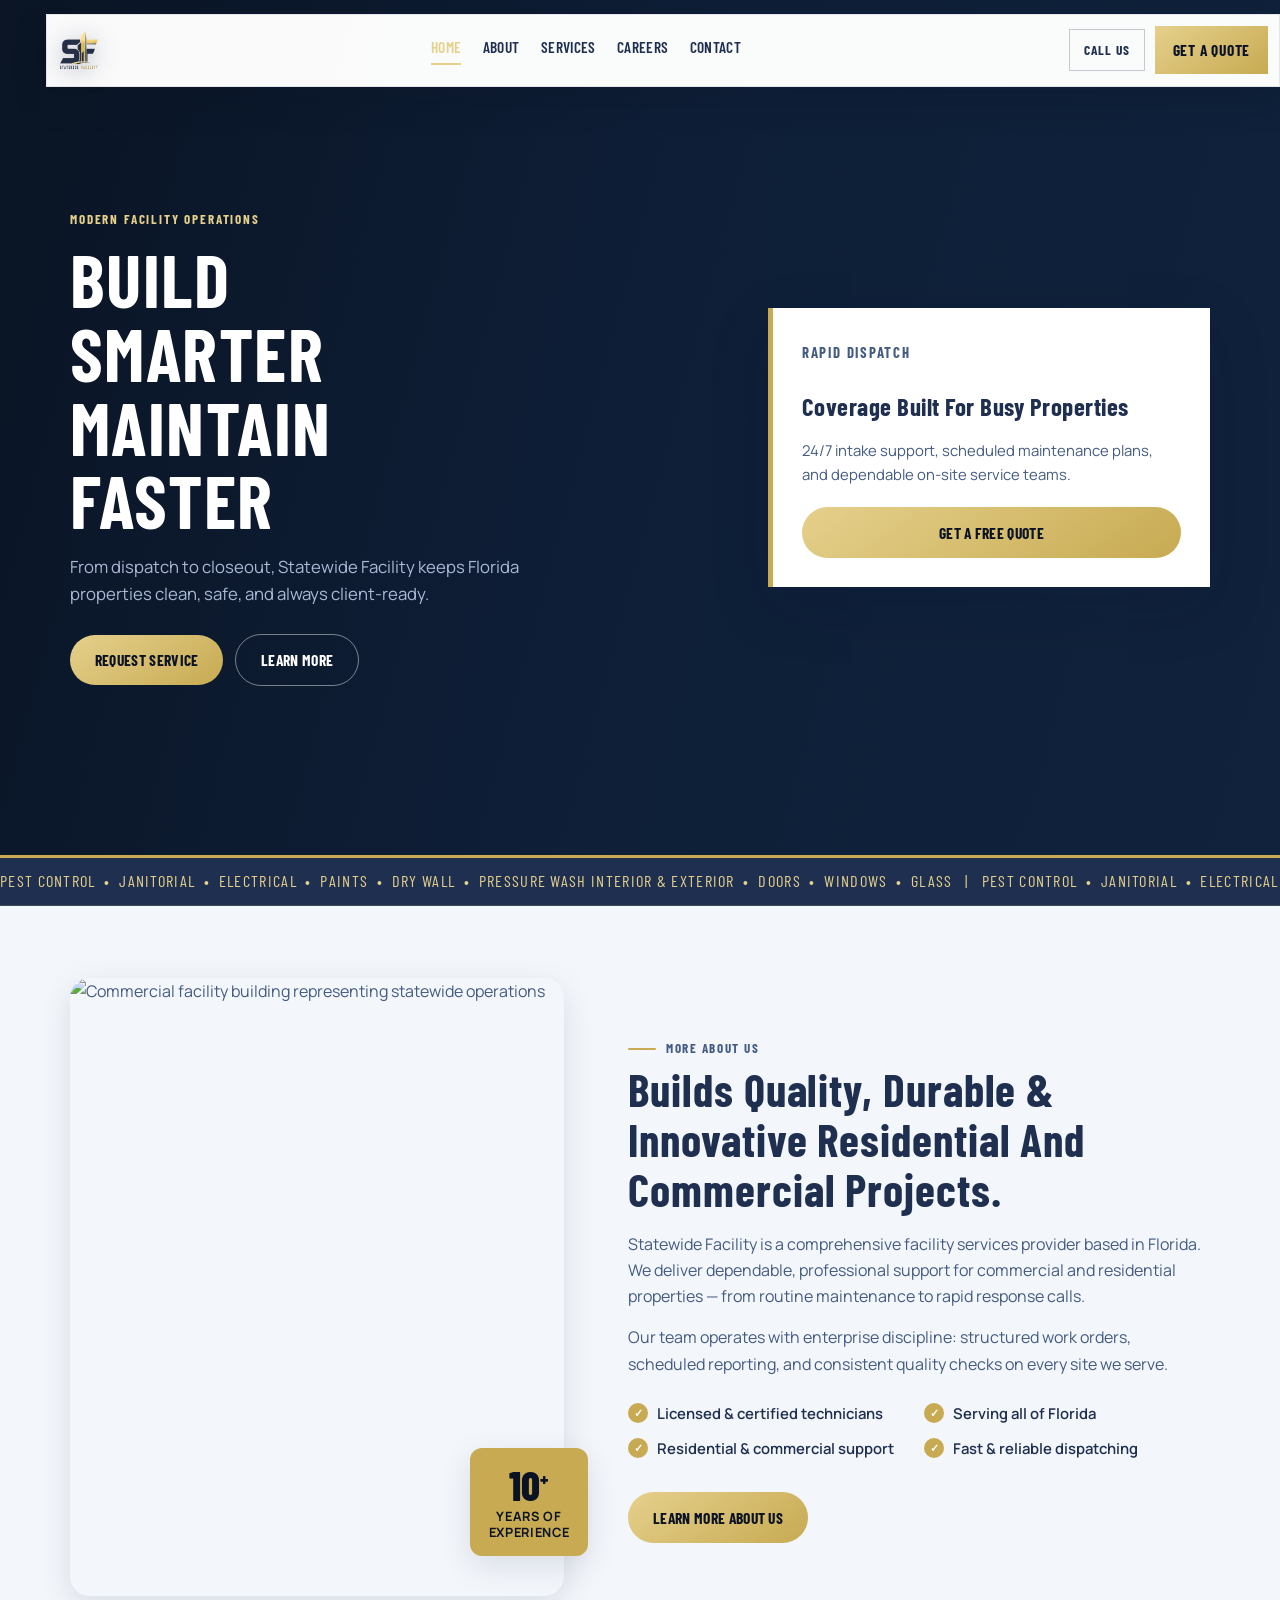
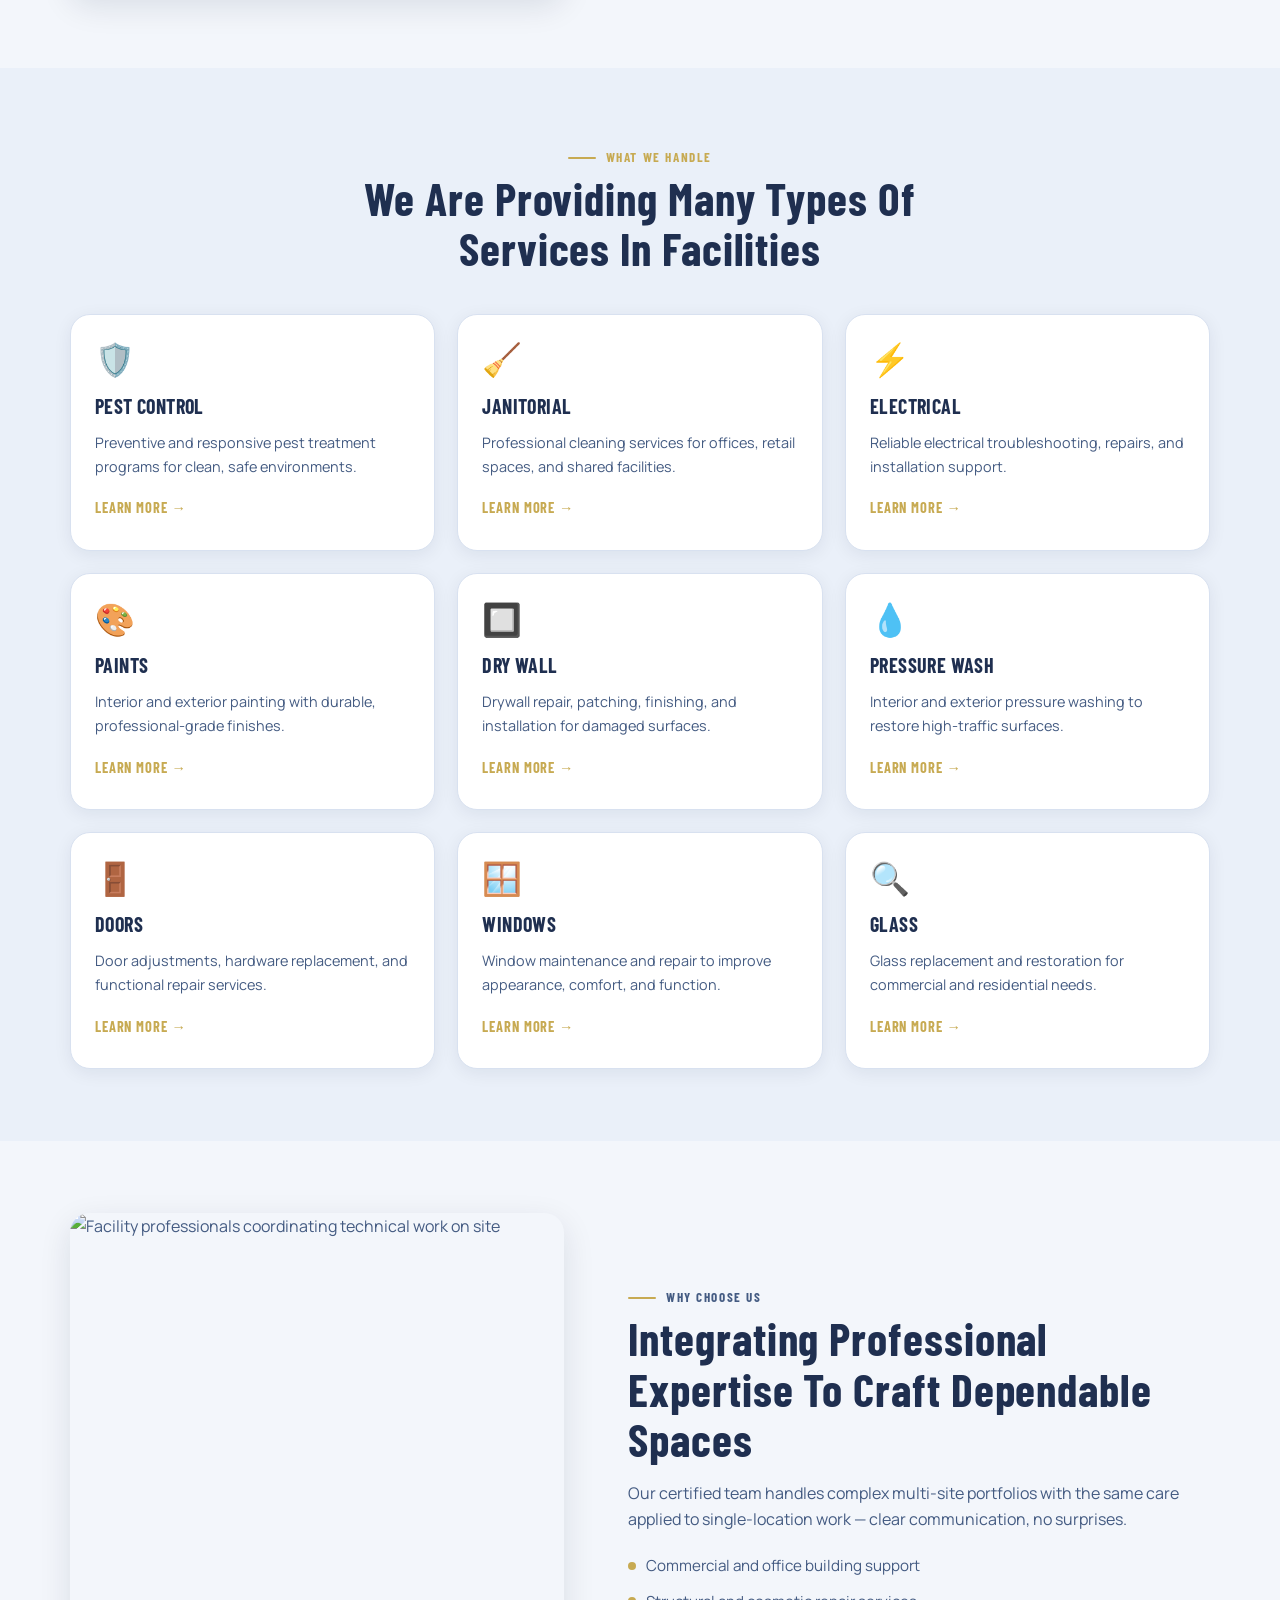
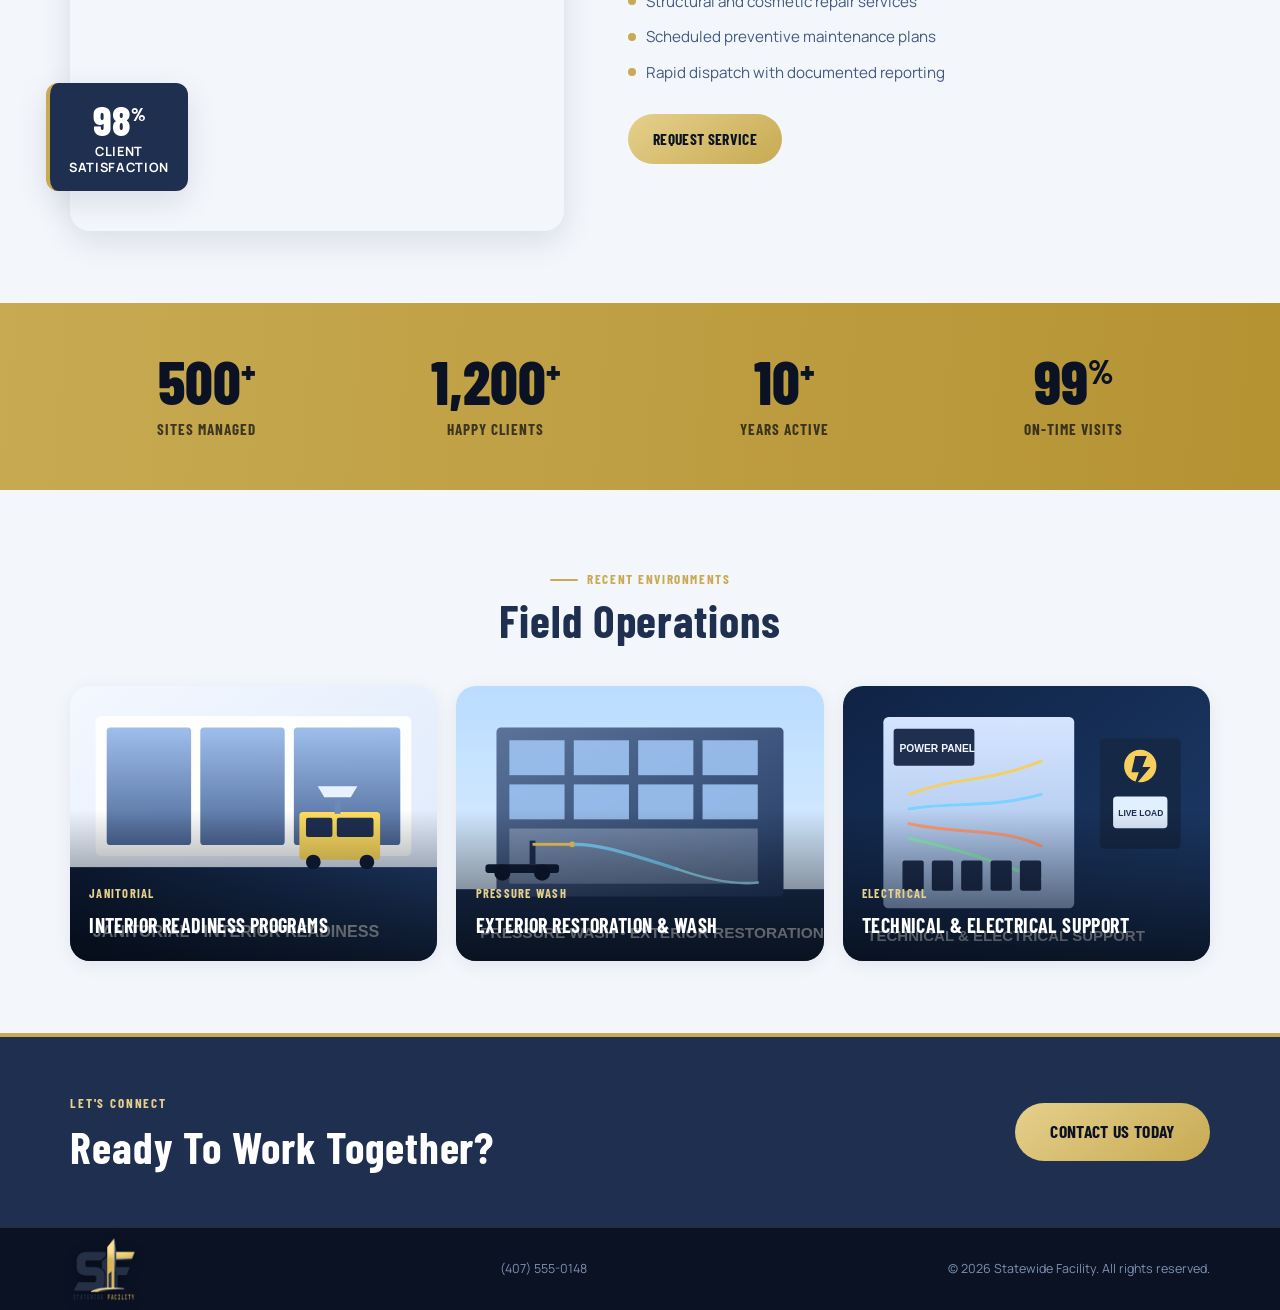
==== commit edf487b0: "more changes" ====
--- a/index.html
+++ b/index.html
@@ -396,5 +396,41 @@
     })();
   </script>
 
+  <!-- ══ MOBILE NAV ══ -->
+  <div class="mobile-nav" id="mobile-nav" aria-hidden="true" role="dialog" aria-label="Mobile navigation">
+    <button class="mobile-nav-close" id="mobile-nav-close" aria-label="Close menu">&#x2715;</button>
+    <nav>
+      <a href="index.html" class="active">Home</a>
+      <a href="about.html">About</a>
+      <a href="contact.html">Services</a>
+      <a href="careers.html">Careers</a>
+      <a href="contact.html">Contact</a>
+    </nav>
+    <a href="contact.html" class="button primary mobile-nav-quote">Get A Quote</a>
+  </div>
+
+  <script>
+    (function () {
+      var toggle = document.querySelector('.menu-toggle');
+      var nav = document.getElementById('mobile-nav');
+      var closeBtn = document.getElementById('mobile-nav-close');
+      function openNav() {
+        nav.classList.add('is-open');
+        nav.setAttribute('aria-hidden', 'false');
+        document.body.style.overflow = 'hidden';
+      }
+      function closeNav() {
+        nav.classList.remove('is-open');
+        nav.setAttribute('aria-hidden', 'true');
+        document.body.style.overflow = '';
+      }
+      if (toggle) toggle.addEventListener('click', openNav);
+      if (closeBtn) closeBtn.addEventListener('click', closeNav);
+      nav.querySelectorAll('nav a').forEach(function (a) {
+        a.addEventListener('click', closeNav);
+      });
+    })();
+  </script>
+
 </body>
 </html>
--- a/styles.css
+++ b/styles.css
@@ -398,22 +398,26 @@
 }
 
 .home-page .menu-toggle {
+  display: none;
   border: 0;
   background: transparent;
   width: 40px;
   height: 40px;
-  display: inline-flex;
   flex-direction: column;
   justify-content: center;
+  align-items: center;
   gap: 5px;
   cursor: pointer;
+  flex-shrink: 0;
 }
 
 .home-page .menu-toggle span {
+  display: block;
   width: 22px;
   height: 2px;
-  margin: 0 auto;
   background: var(--dark-900);
+  border-radius: 2px;
+  transition: transform 0.3s, opacity 0.3s;
 }
 
 /* Inner pages that share the homepage shell-style navigation */
@@ -548,22 +552,26 @@
 }
 
 .inner-shell .menu-toggle {
+  display: none;
   border: 0;
   background: transparent;
   width: 40px;
   height: 40px;
-  display: inline-flex;
   flex-direction: column;
   justify-content: center;
+  align-items: center;
   gap: 5px;
   cursor: pointer;
+  flex-shrink: 0;
 }
 
 .inner-shell .menu-toggle span {
+  display: block;
   width: 22px;
   height: 2px;
-  margin: 0 auto;
   background: var(--dark-900);
+  border-radius: 2px;
+  transition: transform 0.3s, opacity 0.3s;
 }
 
 /* ═══════════════════════════════════════
@@ -1317,51 +1325,141 @@
 }
 
 /* ═══════════════════════════════════════
+   MOBILE NAV OVERLAY
+═══════════════════════════════════════ */
+.mobile-nav {
+  position: fixed;
+  inset: 0;
+  z-index: 999;
+  background: var(--dark-900);
+  display: flex;
+  flex-direction: column;
+  justify-content: center;
+  align-items: center;
+  gap: 0;
+  opacity: 0;
+  pointer-events: none;
+  transform: translateY(-12px);
+  transition: opacity 0.3s ease, transform 0.3s ease;
+}
+
+.mobile-nav.is-open {
+  opacity: 1;
+  pointer-events: all;
+  transform: translateY(0);
+}
+
+.mobile-nav-close {
+  position: absolute;
+  top: 1.4rem;
+  right: 1.6rem;
+  background: transparent;
+  border: 0;
+  color: rgba(200, 220, 255, 0.7);
+  font-size: 2rem;
+  line-height: 1;
+  cursor: pointer;
+  padding: 0.3rem 0.5rem;
+  transition: color 0.2s;
+}
+
+.mobile-nav-close:hover {
+  color: #fff;
+}
+
+.mobile-nav nav {
+  display: flex;
+  flex-direction: column;
+  align-items: center;
+  gap: 0.2rem;
+  width: 100%;
+}
+
+.mobile-nav nav a {
+  font-family: "Barlow Condensed", sans-serif;
+  font-size: clamp(2rem, 8vw, 3.2rem);
+  font-weight: 800;
+  text-transform: uppercase;
+  letter-spacing: 0.06em;
+  color: rgba(220, 235, 255, 0.85);
+  padding: 0.45rem 2rem;
+  width: 100%;
+  text-align: center;
+  border-bottom: 1px solid rgba(255, 255, 255, 0.06);
+  transition: color 0.2s, background 0.2s;
+}
+
+.mobile-nav nav a:first-child {
+  border-top: 1px solid rgba(255, 255, 255, 0.06);
+}
+
+.mobile-nav nav a:hover,
+.mobile-nav nav a.active {
+  color: var(--gold-400);
+  background: rgba(255, 255, 255, 0.04);
+}
+
+.mobile-nav-quote {
+  margin-top: 2.2rem;
+  padding: 0.9rem 2.4rem !important;
+  font-size: 1.1rem !important;
+  border-radius: 999px !important;
+}
+
+/* ═══════════════════════════════════════
    RESPONSIVE
 ═══════════════════════════════════════ */
 @media (max-width: 900px) {
-  .home-page .header-shell {
-    grid-template-columns: 1fr;
-    align-items: stretch;
-  }
-
-  .home-page .brand-block {
-    min-width: 0;
-    width: 100%;
-  }
-
-  .home-page .nav-links {
-    justify-content: flex-start;
-    padding: 0.85rem 1rem;
-    border-top: 1px solid rgba(255, 255, 255, 0.12);
-    border-bottom: 1px solid rgba(255, 255, 255, 0.12);
-    gap: 0.8rem 1rem;
-  }
-
-  .home-page .header-actions {
+  /* Sticky full-width header on mobile/tablet — override absolute desktop rule */
+  body.home-page .site-header.hero-header,
+  body.inner-shell .site-header.hero-header {
+    position: sticky !important;
+    top: 0 !important;
+    left: auto !important;
+    right: auto !important;
+    background: rgba(255, 255, 255, 0.98) !important;
+    border-bottom: 1px solid rgba(31, 47, 80, 0.1) !important;
+    box-shadow: 0 4px 18px rgba(10, 18, 36, 0.12) !important;
+    z-index: 200 !important;
+  }
+
+  .home-page .header-shell,
+  .inner-shell .header-shell {
+    margin: 0;
+    grid-template-columns: auto auto;
+    align-items: center;
     justify-content: space-between;
-  }
-
-  .inner-shell .header-shell {
-    grid-template-columns: 1fr;
-    align-items: stretch;
-  }
-
+    border: 0;
+    box-shadow: none;
+  }
+
+  .home-page .brand-block,
   .inner-shell .brand-block {
     min-width: 0;
-    width: 100%;
-  }
-
+    width: auto;
+  }
+
+  /* Hide desktop nav and Call Us pill */
+  .home-page .nav-links,
   .inner-shell .nav-links {
-    justify-content: flex-start;
-    padding: 0.85rem 1rem;
-    border-top: 1px solid rgba(31, 47, 80, 0.12);
-    border-bottom: 1px solid rgba(31, 47, 80, 0.12);
-    gap: 0.8rem 1rem;
-  }
-
+    display: none;
+  }
+
+  .home-page .header-mini-pill,
+  .inner-shell .header-mini-pill {
+    display: none;
+  }
+
+  /* Show hamburger */
+  .home-page .menu-toggle,
+  .inner-shell .menu-toggle {
+    display: inline-flex;
+  }
+
+  .home-page .header-actions,
   .inner-shell .header-actions {
-    justify-content: space-between;
+    justify-content: flex-end;
+    gap: 0.5rem;
   }
 
   .inner-hero {
@@ -1369,16 +1467,17 @@
   }
 
   .inner-hero-content {
-    padding: 9.2rem 0 2rem;
+    padding: 3rem 0 2rem;
   }
 
   .home-page .hero-modern {
     min-height: 88vh;
+    padding-top: 2rem;
   }
 
   .home-page .hero-modern .hero-inner {
-    padding-top: 15.2rem;
-    padding-bottom: 3.6rem;
+    padding-top: 2rem;
+    padding-bottom: 3rem;
   }
 
   .hero-inner,
@@ -1389,7 +1488,7 @@
   }
 
   .hero-cta-card {
-    max-width: 480px;
+    display: none;
   }
 
   .services-grid {
@@ -1484,11 +1583,11 @@
   }
 
   .inner-hero-content {
-    padding-top: 9.4rem;
+    padding-top: 2.5rem;
   }
 
   .home-page .hero-modern .hero-inner {
-    padding-top: 16.5rem;
+    padding-top: 3rem;
   }
 
   .top-strip-inner {
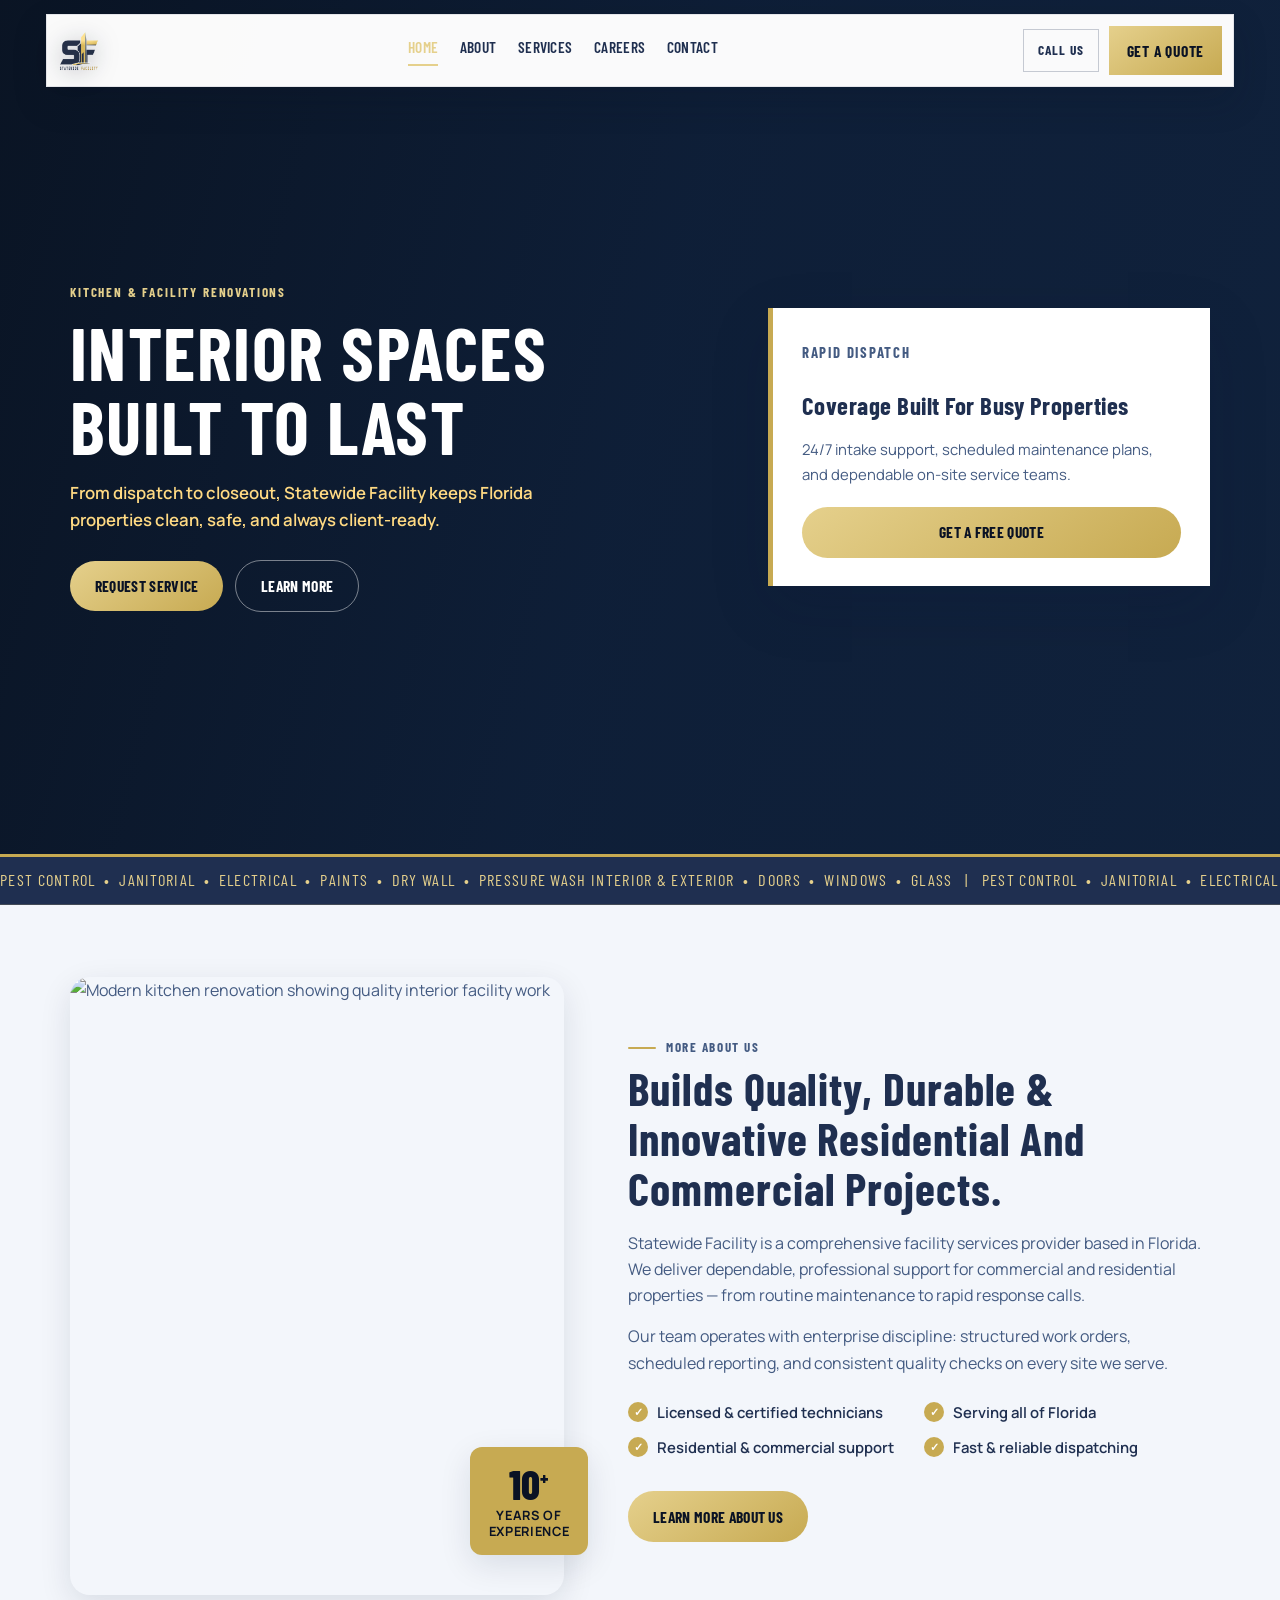
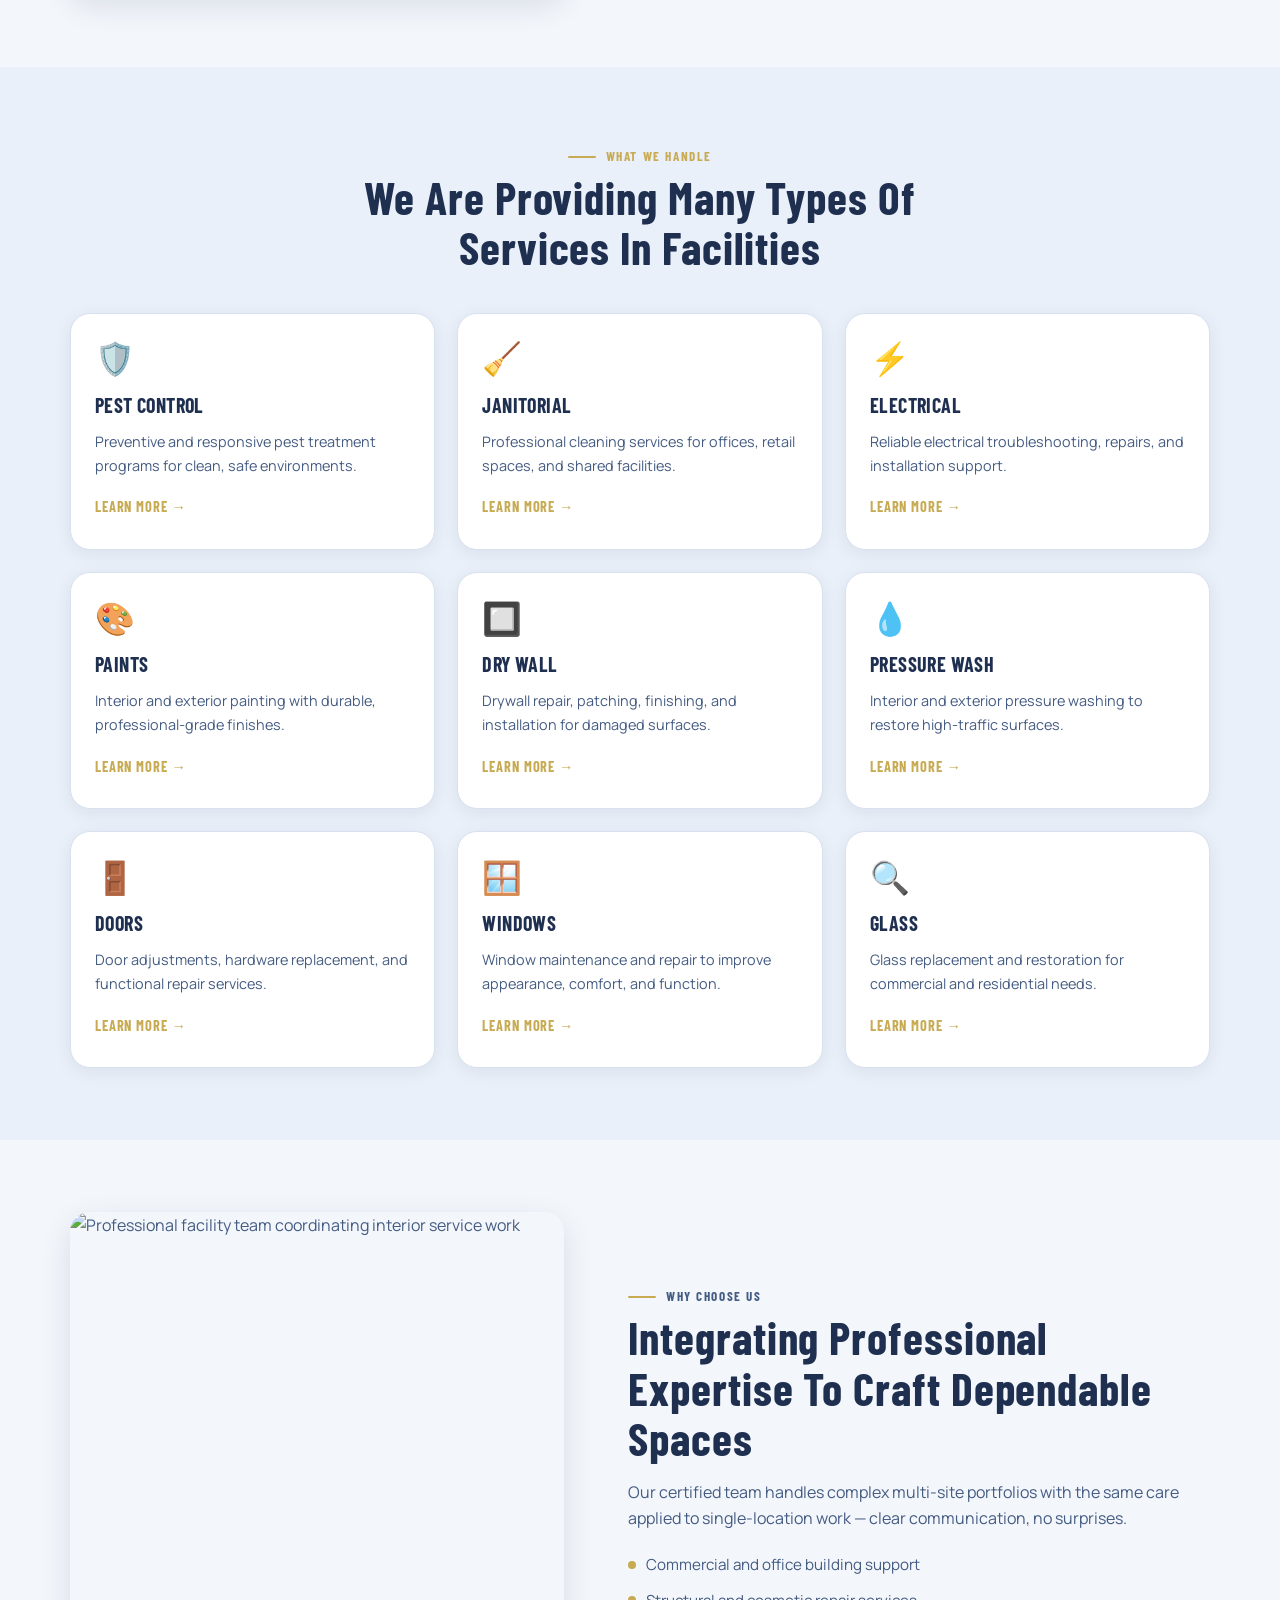
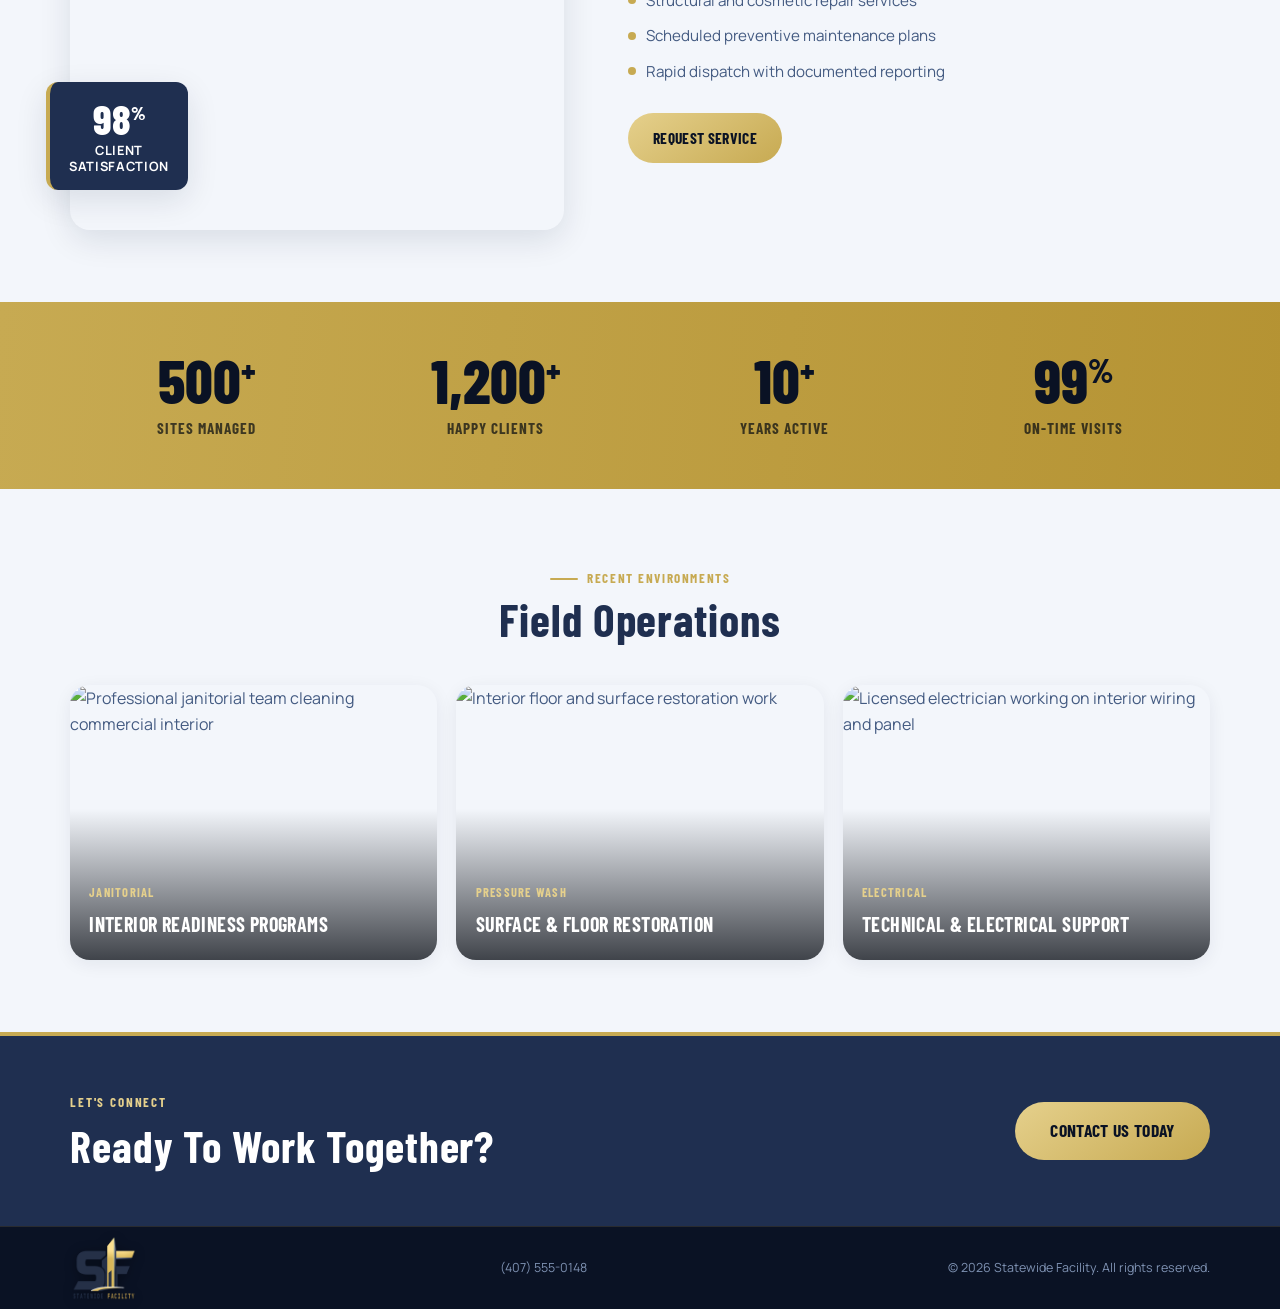
==== commit 6036a990: "new pictures" ====
--- a/index.html
+++ b/index.html
@@ -77,7 +77,7 @@
       <div class="container">
         <div class="about-grid">
           <div class="about-img-wrap">
-            <img src="https://images.unsplash.com/photo-1429497419816-9ca5cfb4571a?auto=format&fit=crop&w=900&q=80" alt="Commercial facility building representing statewide operations" loading="lazy" decoding="async" class="about-img">
+            <img src="https://images.unsplash.com/photo-1556909172-54557c7e4fb7?auto=format&fit=crop&w=900&q=80" alt="Modern kitchen renovation showing quality interior facility work" loading="lazy" decoding="async" class="about-img">
             <div class="years-badge">
               <span class="badge-num">10<sup>+</sup></span>
               <span class="badge-label">Years of<br>Experience</span>
@@ -171,7 +171,7 @@
       <div class="container">
         <div class="feature-grid">
           <div class="feature-img-wrap">
-            <img src="https://images.unsplash.com/photo-1517048676732-d65bc937f952?auto=format&fit=crop&w=1200&q=80" alt="Facility professionals coordinating technical work on site" loading="lazy" decoding="async" class="feature-img">
+            <img src="https://images.unsplash.com/photo-1497366811353-6870744d04b2?auto=format&fit=crop&w=1200&q=80" alt="Professional facility team coordinating interior service work" loading="lazy" decoding="async" class="feature-img">
             <div class="feature-badge">
               <span class="badge-num">98<sup>%</sup></span>
               <span class="badge-label">Client<br>Satisfaction</span>
@@ -224,21 +224,21 @@
         </div>
         <div class="portfolio-grid">
           <article class="portfolio-card">
-            <img src="images/field-janitorial.svg" alt="Janitorial team cleaning office interior" loading="lazy" decoding="async">
+            <img src="https://images.unsplash.com/photo-1581578731548-c64695cc6952?auto=format&fit=crop&w=900&q=80" alt="Professional janitorial team cleaning commercial interior" loading="lazy" decoding="async">
             <div class="portfolio-overlay">
               <span class="port-cat">Janitorial</span>
               <h4>Interior Readiness Programs</h4>
             </div>
           </article>
           <article class="portfolio-card">
-            <img src="images/field-pressure-wash.svg" alt="Exterior pressure washing on commercial building" loading="lazy" decoding="async">
+            <img src="https://images.unsplash.com/photo-1585771724684-38269d6639fd?auto=format&fit=crop&w=900&q=80" alt="Interior floor and surface restoration work" loading="lazy" decoding="async">
             <div class="portfolio-overlay">
               <span class="port-cat">Pressure Wash</span>
-              <h4>Exterior Restoration &amp; Wash</h4>
+              <h4>Surface &amp; Floor Restoration</h4>
             </div>
           </article>
           <article class="portfolio-card">
-            <img src="images/field-electrical.svg" alt="Electrical technician working on wiring and panel" loading="lazy" decoding="async">
+            <img src="https://images.unsplash.com/photo-1621905252507-b35492cc74b4?auto=format&fit=crop&w=900&q=80" alt="Licensed electrician working on interior wiring and panel" loading="lazy" decoding="async">
             <div class="portfolio-overlay">
               <span class="port-cat">Electrical</span>
               <h4>Technical &amp; Electrical Support</h4>
@@ -274,63 +274,63 @@
     (function () {
       var slideData = [
         {
-          image: "https://images.unsplash.com/photo-1504307651254-35680f356dfd?auto=format&fit=crop&w=2000&q=80",
+          image: "https://images.unsplash.com/photo-1556909114-f6e7ad7d3136?auto=format&fit=crop&w=2000&q=80",
+          kicker: "Kitchen & Facility Renovations",
+          title: "Interior Spaces<br>Built To Last",
+          sub: "From dispatch to closeout, Statewide Facility keeps Florida properties clean, safe, and always client-ready."
+        },
+        {
+          image: "https://images.unsplash.com/photo-1497366216548-37526070297c?auto=format&fit=crop&w=2000&q=80",
           kicker: "Modern Facility Operations",
           title: "Build Smarter<br>Maintain Faster",
-          sub: "From dispatch to closeout, Statewide Facility keeps Florida properties clean, safe, and always client-ready."
-        },
-        {
-          image: "https://images.unsplash.com/photo-1486406146926-c627a92ad1ab?auto=format&fit=crop&w=2000&q=80",
-          kicker: "Construction-Ready Support",
-          title: "Built For Complex<br>Job Sites",
           sub: "We support high-demand environments with reliable scheduling, rapid response teams, and quality-first execution."
         },
         {
-          image: "https://images.unsplash.com/photo-1541888946425-d81bb19240f5?auto=format&fit=crop&w=2000&q=80",
+          image: "https://images.unsplash.com/photo-1621905251918-48416bd8575a?auto=format&fit=crop&w=2000&q=80",
+          kicker: "Plumbing & Pipe Services",
+          title: "Reliable Repairs<br>On Every Call",
+          sub: "From single facilities to multi-site portfolios, our teams deliver consistent outcomes across every region we serve."
+        },
+        {
+          image: "https://images.unsplash.com/photo-1621905252507-b35492cc74b4?auto=format&fit=crop&w=2000&q=80",
+          kicker: "Licensed Electrical Teams",
+          title: "Wiring &amp; Panels<br>Done Right",
+          sub: "Our certified electricians handle troubleshooting, repairs, and installations for commercial and residential sites."
+        },
+        {
+          image: "https://images.unsplash.com/photo-1524758631624-e2822e304c36?auto=format&fit=crop&w=2000&q=80",
           kicker: "Statewide Coverage",
           title: "Florida Service<br>Without Gaps",
-          sub: "From single facilities to multi-site portfolios, our teams deliver consistent outcomes across every region we serve."
-        },
-        {
-          image: "https://images.unsplash.com/photo-1479839672679-a46483c0e7c8?auto=format&fit=crop&w=2000&q=80",
-          kicker: "Commercial Expertise",
-          title: "Large Buildings<br>Handled Right",
-          sub: "Our teams support modern commercial towers, mixed-use assets, and complex operational footprints with confidence."
-        },
-        {
-          image: "https://images.unsplash.com/photo-1497215842964-222b430dc094?auto=format&fit=crop&w=2000&q=80",
-          kicker: "Technical Execution",
-          title: "Precise Work<br>At Every Stage",
           sub: "From inspections to closeout, we apply strict quality standards and clear reporting on every task."
         },
         {
-          image: "https://images.unsplash.com/photo-1494526585095-c41746248156?auto=format&fit=crop&w=2000&q=80",
+          image: "https://images.unsplash.com/photo-1581578731548-c64695cc6952?auto=format&fit=crop&w=2000&q=80",
+          kicker: "Janitorial & Cleaning",
+          title: "Spotless Results<br>Every Visit",
+          sub: "We help keep residential and commercial properties safe, functional, and resident-ready with dependable scheduled support."
+        },
+        {
+          image: "https://images.unsplash.com/photo-1562259929-b4e1fd3aef09?auto=format&fit=crop&w=2000&q=80",
+          kicker: "Painting & Drywall",
+          title: "Fresh Finishes<br>For Every Space",
+          sub: "Our planning-first approach keeps projects moving with fewer delays, tighter coordination, and better outcomes."
+        },
+        {
+          image: "https://images.unsplash.com/photo-1484101403633-562f891dc89a?auto=format&fit=crop&w=2000&q=80",
           kicker: "Residential Support",
           title: "Reliable Service<br>For Communities",
-          sub: "We help keep residential properties safe, functional, and resident-ready with dependable scheduled support."
-        },
-        {
-          image: "https://images.unsplash.com/photo-1531834685032-c34bf0d84c77?auto=format&fit=crop&w=2000&q=80",
-          kicker: "Job Site Readiness",
-          title: "Built Around<br>Operational Demands",
-          sub: "Our planning-first approach keeps projects moving with fewer delays, tighter coordination, and better outcomes."
-        },
-        {
-          image: "https://images.unsplash.com/photo-1503387762-592deb58ef4e?auto=format&fit=crop&w=2000&q=80",
-          kicker: "Urban Scale",
-          title: "From Single Sites<br>To Full Portfolios",
           sub: "We deliver consistent service quality across diverse property types and multi-location environments."
         },
         {
-            image: "https://images.unsplash.com/photo-1486718448742-163732cd1544?auto=format&fit=crop&w=2000&q=80",
-          kicker: "Safety First",
+          image: "https://images.unsplash.com/photo-1560185893-a55cbc8c57e8?auto=format&fit=crop&w=2000&q=80",
+          kicker: "Glass & Window Repairs",
+          title: "Clear Views<br>Clean Installs",
+          sub: "Licensed professionals, documented processes, and disciplined execution protect your assets and occupants."
+        },
+        {
+          image: "https://images.unsplash.com/photo-1521737604893-d14cc237f11d?auto=format&fit=crop&w=2000&q=80",
+          kicker: "Technical Execution",
           title: "Certified Teams<br>Trusted Results",
-          sub: "Licensed professionals, documented processes, and disciplined execution protect your assets and occupants."
-        },
-        {
-          image: "https://images.unsplash.com/photo-1501594907352-04cda38ebc29?auto=format&fit=crop&w=2000&q=80",
-          kicker: "Long-Term Value",
-          title: "Maintain Better<br>Operate Smarter",
           sub: "Proactive maintenance and responsive support help reduce downtime, extend asset life, and control costs."
         }
       ];
--- a/styles.css
+++ b/styles.css
@@ -15,8 +15,8 @@
   --dark-800: #2a3b60;
 
   /* Light surfaces */
-  --body-bg:   #f3f6fb;
-  --surface:   #ffffff;
+  --body-bg: #f3f6fb;
+  --surface: #ffffff;
   --surface-alt: #eaf0f9;
 
   /* Text */
@@ -41,7 +41,9 @@
 /* ═══════════════════════════════════════
    RESET & BASE
 ═══════════════════════════════════════ */
-*, *::before, *::after {
+*,
+*::before,
+*::after {
   box-sizing: border-box;
 }
 
@@ -53,7 +55,10 @@
   line-height: 1.65;
 }
 
-h1, h2, h3, h4,
+h1,
+h2,
+h3,
+h4,
 .nav-links a,
 .button,
 .kicker,
@@ -78,7 +83,9 @@
   padding-left: 1.15rem;
 }
 
-p { margin: 0 0 0.9rem; }
+p {
+  margin: 0 0 0.9rem;
+}
 
 /* ═══════════════════════════════════════
    LAYOUT UTILS
@@ -174,7 +181,9 @@
   font-size: 0.97rem;
   font-weight: 700;
   cursor: pointer;
-  transition: transform 0.2s, box-shadow 0.2s;
+  transition:
+    transform 0.2s,
+    box-shadow 0.2s;
   white-space: nowrap;
 }
 
@@ -191,11 +200,11 @@
 .button.ghost {
   background: transparent;
   color: #fff;
-  border: 1.5px solid rgba(255,255,255,0.45);
+  border: 1.5px solid rgba(255, 255, 255, 0.45);
 }
 
 .button.ghost:hover {
-  background: rgba(255,255,255,0.08);
+  background: rgba(255, 255, 255, 0.08);
 }
 
 .button.btn-full {
@@ -302,7 +311,9 @@
   font-weight: 600;
   padding-bottom: 3px;
   border-bottom: 2px solid transparent;
-  transition: color 0.2s, border-color 0.2s;
+  transition:
+    color 0.2s,
+    border-color 0.2s;
 }
 
 .nav-links a:hover,
@@ -315,8 +326,8 @@
    HOMEPAGE HEADER + HERO REFRESH
 ═══════════════════════════════════════ */
 .home-page .site-header.hero-header {
-  position: absolute;
-  top: 0;
+  position: sticky;
+  top: 14px;
   left: 0;
   right: 0;
   background: transparent;
@@ -326,9 +337,8 @@
 }
 
 .home-page .header-shell {
-  margin-top: 0.85rem;
-  margin-left: clamp(14px, 3.6vw, 56px);
-  margin-right: 0;
+  margin-top: 14px;
+  margin-inline: clamp(14px, 3.6vw, 56px);
   min-height: 72px;
   display: grid;
   grid-template-columns: auto 1fr auto;
@@ -417,13 +427,15 @@
   height: 2px;
   background: var(--dark-900);
   border-radius: 2px;
-  transition: transform 0.3s, opacity 0.3s;
+  transition:
+    transform 0.3s,
+    opacity 0.3s;
 }
 
 /* Inner pages that share the homepage shell-style navigation */
 .inner-shell .site-header.hero-header {
-  position: absolute;
-  top: 0;
+  position: sticky;
+  top: 14px;
   left: 0;
   right: 0;
   background: transparent;
@@ -434,8 +446,7 @@
 
 .inner-shell .header-shell {
   margin-top: 0.65rem;
-  margin-left: clamp(14px, 3.6vw, 56px);
-  margin-right: 0;
+  margin-inline: clamp(14px, 3.6vw, 56px);
   min-height: 72px;
   display: grid;
   grid-template-columns: auto 1fr auto;
@@ -447,7 +458,8 @@
 
 .inner-hero {
   position: relative;
-  min-height: 40vh;
+  min-height: 50vh;
+  margin-top: -87px;
   display: flex;
   align-items: center;
   background-size: cover;
@@ -455,15 +467,15 @@
 }
 
 .inner-hero-about {
-  background-image: url("https://images.unsplash.com/photo-1486406146926-c627a92ad1ab?auto=format&fit=crop&w=2000&q=80");
+  background-image: url("https://images.unsplash.com/photo-1497366216548-37526070297c?auto=format&fit=crop&w=2000&q=80");
 }
 
 .inner-hero-services {
-  background-image: url("https://images.unsplash.com/photo-1551836022-d5d88e9218df?auto=format&fit=crop&w=2000&q=80");
+  background-image: url("https://images.unsplash.com/photo-1556909114-f6e7ad7d3136?auto=format&fit=crop&w=2000&q=80");
 }
 
 .inner-hero-careers {
-  background-image: url("https://images.unsplash.com/photo-1541888946425-d81bb19240f5?auto=format&fit=crop&w=2000&q=80");
+  background-image: url("https://images.unsplash.com/photo-1521737604893-d14cc237f11d?auto=format&fit=crop&w=2000&q=80");
 }
 
 .inner-hero-overlay {
@@ -571,7 +583,9 @@
   height: 2px;
   background: var(--dark-900);
   border-radius: 2px;
-  transition: transform 0.3s, opacity 0.3s;
+  transition:
+    transform 0.3s,
+    opacity 0.3s;
 }
 
 /* ═══════════════════════════════════════
@@ -582,8 +596,8 @@
   min-height: 72vh;
   display: flex;
   align-items: center;
-  background:
-    url("https://picsum.photos/seed/sf-tower/1400/900") center/cover no-repeat;
+  background: url("https://picsum.photos/seed/sf-tower/1400/900") center/cover
+    no-repeat;
 }
 
 .hero-overlay {
@@ -591,9 +605,9 @@
   inset: 0;
   background: linear-gradient(
     105deg,
-    rgba(4,8,15,0.88) 0%,
-    rgba(11,23,53,0.78) 55%,
-    rgba(11,23,53,0.55) 100%
+    rgba(4, 8, 15, 0.88) 0%,
+    rgba(11, 23, 53, 0.78) 55%,
+    rgba(11, 23, 53, 0.55) 100%
   );
   display: flex;
   align-items: center;
@@ -601,7 +615,8 @@
 }
 
 .home-page .hero-modern {
-  min-height: 95vh;
+  min-height: calc(100vh - 46px);
+  margin-top: -87px;
   background: #122541;
   overflow: hidden;
 }
@@ -619,7 +634,9 @@
   background-position: center;
   opacity: 0;
   transform: scale(1.04);
-  transition: opacity 1s ease, transform 7s ease;
+  transition:
+    opacity 1s ease,
+    transform 7s ease;
 }
 
 .home-page .hero-slide.is-active {
@@ -642,14 +659,16 @@
   padding-bottom: 5.5rem;
 }
 
-.home-page .hero-modern .hero-text h1 {
+/* .home-page .hero-modern .hero-text h1 {
   max-width: 9ch;
-}
+} */
 
 .home-page .hero-copy {
   opacity: 0;
   transform: translateY(16px);
-  transition: opacity 0.65s ease, transform 0.65s ease;
+  transition:
+    opacity 0.65s ease,
+    transform 0.65s ease;
 }
 
 .home-page .hero-copy.is-visible {
@@ -661,7 +680,6 @@
   border-radius: 0;
   border-left: 5px solid var(--gold-500);
 }
-
 
 .hero-inner {
   display: grid;
@@ -684,11 +702,12 @@
 }
 
 .hero-sub {
-  color: rgba(210, 225, 255, 0.8);
+  color: #ffda83;
   font-size: 1.05rem;
   max-width: 46ch;
   line-height: 1.65;
   margin-bottom: 0;
+  font-weight: 600;
 }
 
 /* Floating CTA card in hero */
@@ -745,8 +764,12 @@
 }
 
 @keyframes tickerMove {
-  from { transform: translateX(0); }
-  to   { transform: translateX(-50%); }
+  from {
+    transform: translateX(0);
+  }
+  to {
+    transform: translateX(-50%);
+  }
 }
 
 /* ═══════════════════════════════════════
@@ -866,7 +889,10 @@
   border-radius: var(--radius-lg);
   padding: 1.8rem 1.5rem;
   box-shadow: var(--shadow-sm);
-  transition: transform 0.22s, box-shadow 0.22s, border-color 0.22s;
+  transition:
+    transform 0.22s,
+    box-shadow 0.22s,
+    border-color 0.22s;
 }
 
 .service-card:hover {
@@ -1025,7 +1051,7 @@
   font-weight: 700;
   text-transform: uppercase;
   letter-spacing: 0.07em;
-  color: rgba(4,8,15,0.7);
+  color: rgba(4, 8, 15, 0.7);
   display: block;
 }
 
@@ -1060,7 +1086,7 @@
 .portfolio-overlay {
   position: absolute;
   inset: 0;
-  background: linear-gradient(0deg, rgba(4,8,15,0.75) 0%, transparent 55%);
+  background: linear-gradient(0deg, rgba(4, 8, 15, 0.75) 0%, transparent 55%);
   padding: 1.2rem;
   display: flex;
   flex-direction: column;
@@ -1131,7 +1157,7 @@
 .footer-logo-mini {
   width: min(68px, 28vw);
   height: auto;
-  filter: drop-shadow(0 2px 6px rgba(0,0,0,0.35));
+  filter: drop-shadow(0 2px 6px rgba(0, 0, 0, 0.35));
 }
 
 .footer-mini-meta {
@@ -1172,7 +1198,7 @@
 }
 
 .page-hero p {
-  color: rgba(200,220,255,0.8);
+  color: rgba(200, 220, 255, 0.8);
 }
 
 .page-hero-grid {
@@ -1219,7 +1245,8 @@
   color: var(--gold-500);
 }
 
-.card p, .card li {
+.card p,
+.card li {
   color: var(--text-700);
 }
 
@@ -1250,7 +1277,9 @@
   font-size: 0.93rem;
 }
 
-.image-card.tall { min-height: 100%; }
+.image-card.tall {
+  min-height: 100%;
+}
 
 .lazy-media {
   width: 100%;
@@ -1292,7 +1321,9 @@
   font-size: 0.9rem;
 }
 
-input, textarea, select {
+input,
+textarea,
+select {
   width: 100%;
   margin-top: 0.35rem;
   border: 1px solid var(--border);
@@ -1301,10 +1332,14 @@
   font: inherit;
   background: var(--body-bg);
   color: var(--text-900);
-  transition: border-color 0.2s, box-shadow 0.2s;
-}
-
-input:focus, textarea:focus, select:focus {
+  transition:
+    border-color 0.2s,
+    box-shadow 0.2s;
+}
+
+input:focus,
+textarea:focus,
+select:focus {
   outline: none;
   border-color: var(--gold-500);
   box-shadow: 0 0 0 3px rgba(196, 154, 58, 0.15);
@@ -1340,7 +1375,9 @@
   opacity: 0;
   pointer-events: none;
   transform: translateY(-12px);
-  transition: opacity 0.3s ease, transform 0.3s ease;
+  transition:
+    opacity 0.3s ease,
+    transform 0.3s ease;
 }
 
 .mobile-nav.is-open {
@@ -1386,7 +1423,9 @@
   width: 100%;
   text-align: center;
   border-bottom: 1px solid rgba(255, 255, 255, 0.06);
-  transition: color 0.2s, background 0.2s;
+  transition:
+    color 0.2s,
+    background 0.2s;
 }
 
 .mobile-nav nav a:first-child {
@@ -1597,7 +1636,9 @@
     padding: 0.3rem 0;
   }
 
-  .top-link { font-size: 0.72rem; }
+  .top-link {
+    font-size: 0.72rem;
+  }
 
   .header-inner {
     flex-direction: column;
@@ -1607,7 +1648,9 @@
     min-height: auto;
   }
 
-  .brand-logo { width: min(100px, 30vw); }
+  .brand-logo {
+    width: min(100px, 30vw);
+  }
 
   .nav-links {
     width: 100%;
@@ -1615,12 +1658,20 @@
     gap: 0.5rem;
   }
 
-  .nav-links a { font-size: 0.88rem; }
-
-  h1 { font-size: clamp(2rem, 11vw, 3rem); }
-  h2 { font-size: clamp(1.6rem, 8vw, 2.4rem); }
-
-  .sec-pad { padding: 2.8rem 0; }
+  .nav-links a {
+    font-size: 0.88rem;
+  }
+
+  h1 {
+    font-size: clamp(2rem, 11vw, 3rem);
+  }
+  h2 {
+    font-size: clamp(1.6rem, 8vw, 2.4rem);
+  }
+
+  .sec-pad {
+    padding: 2.8rem 0;
+  }
 
   .services-grid,
   .portfolio-grid,
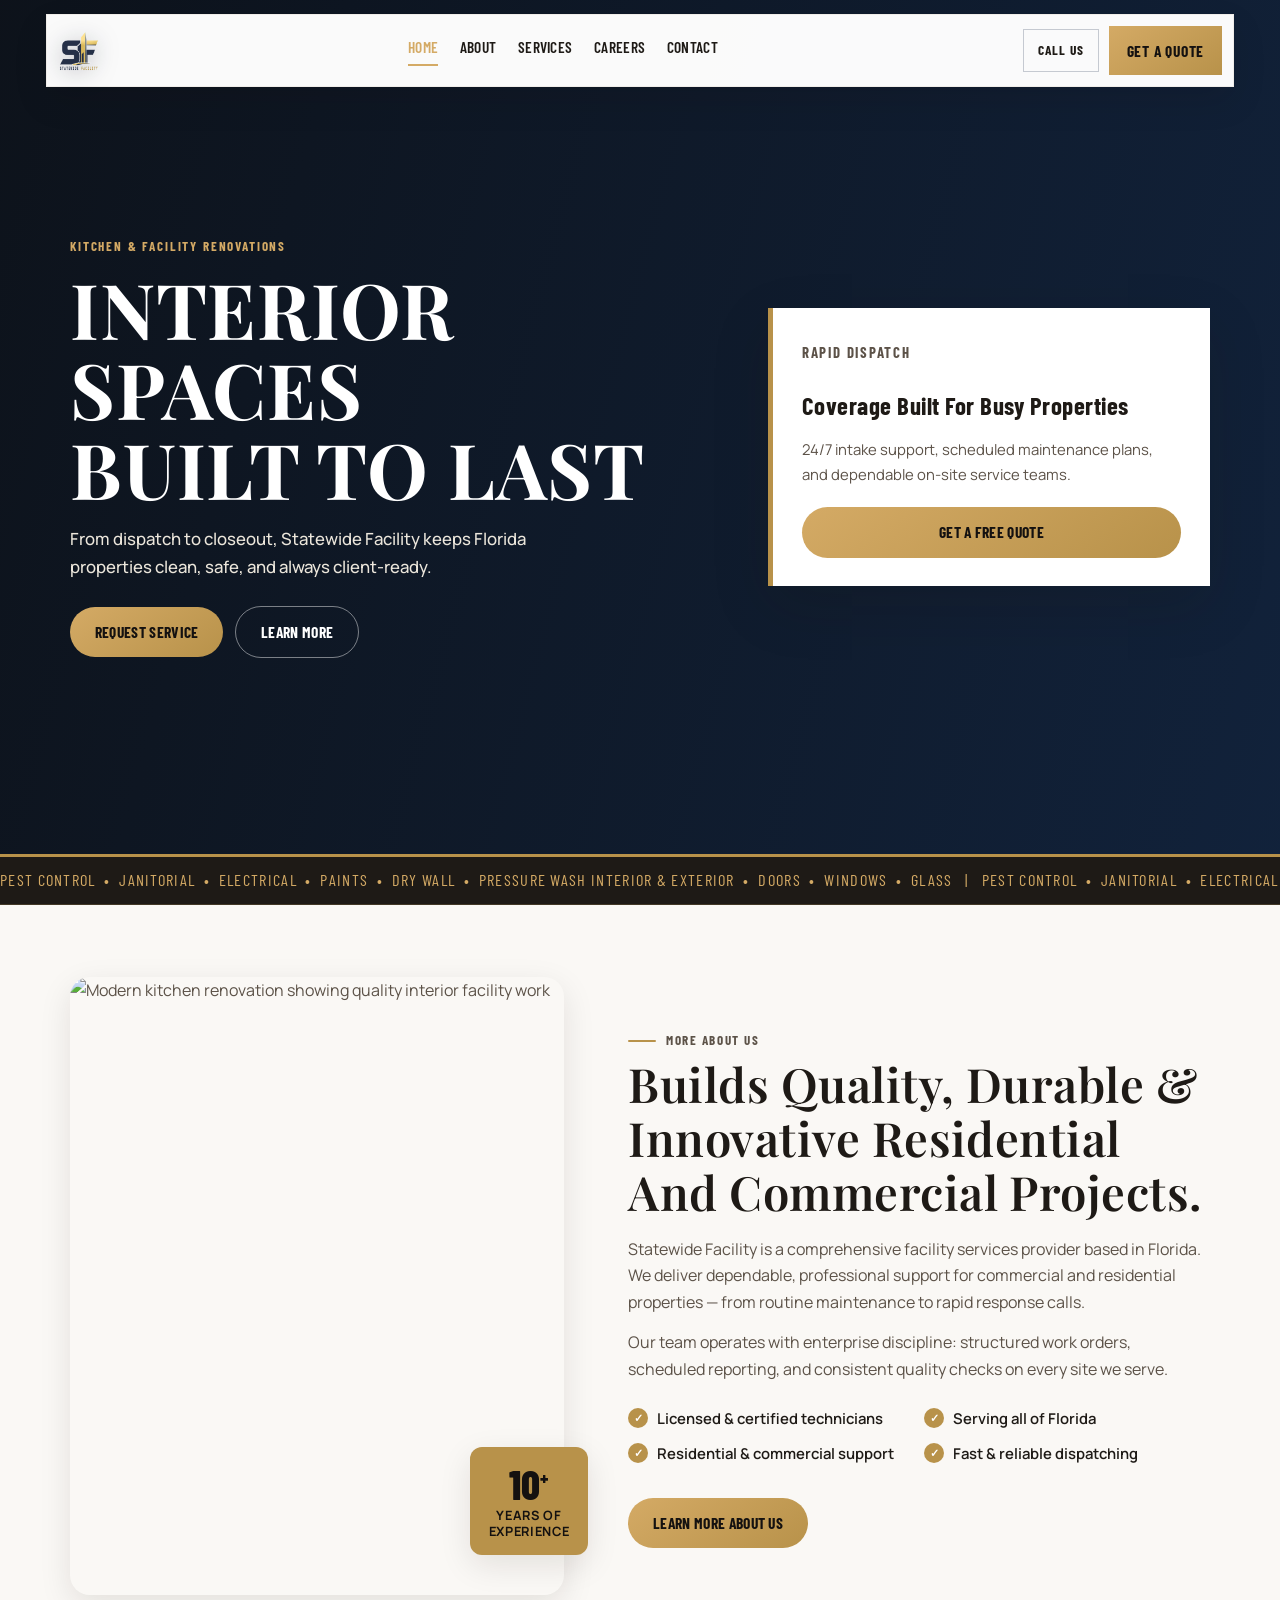
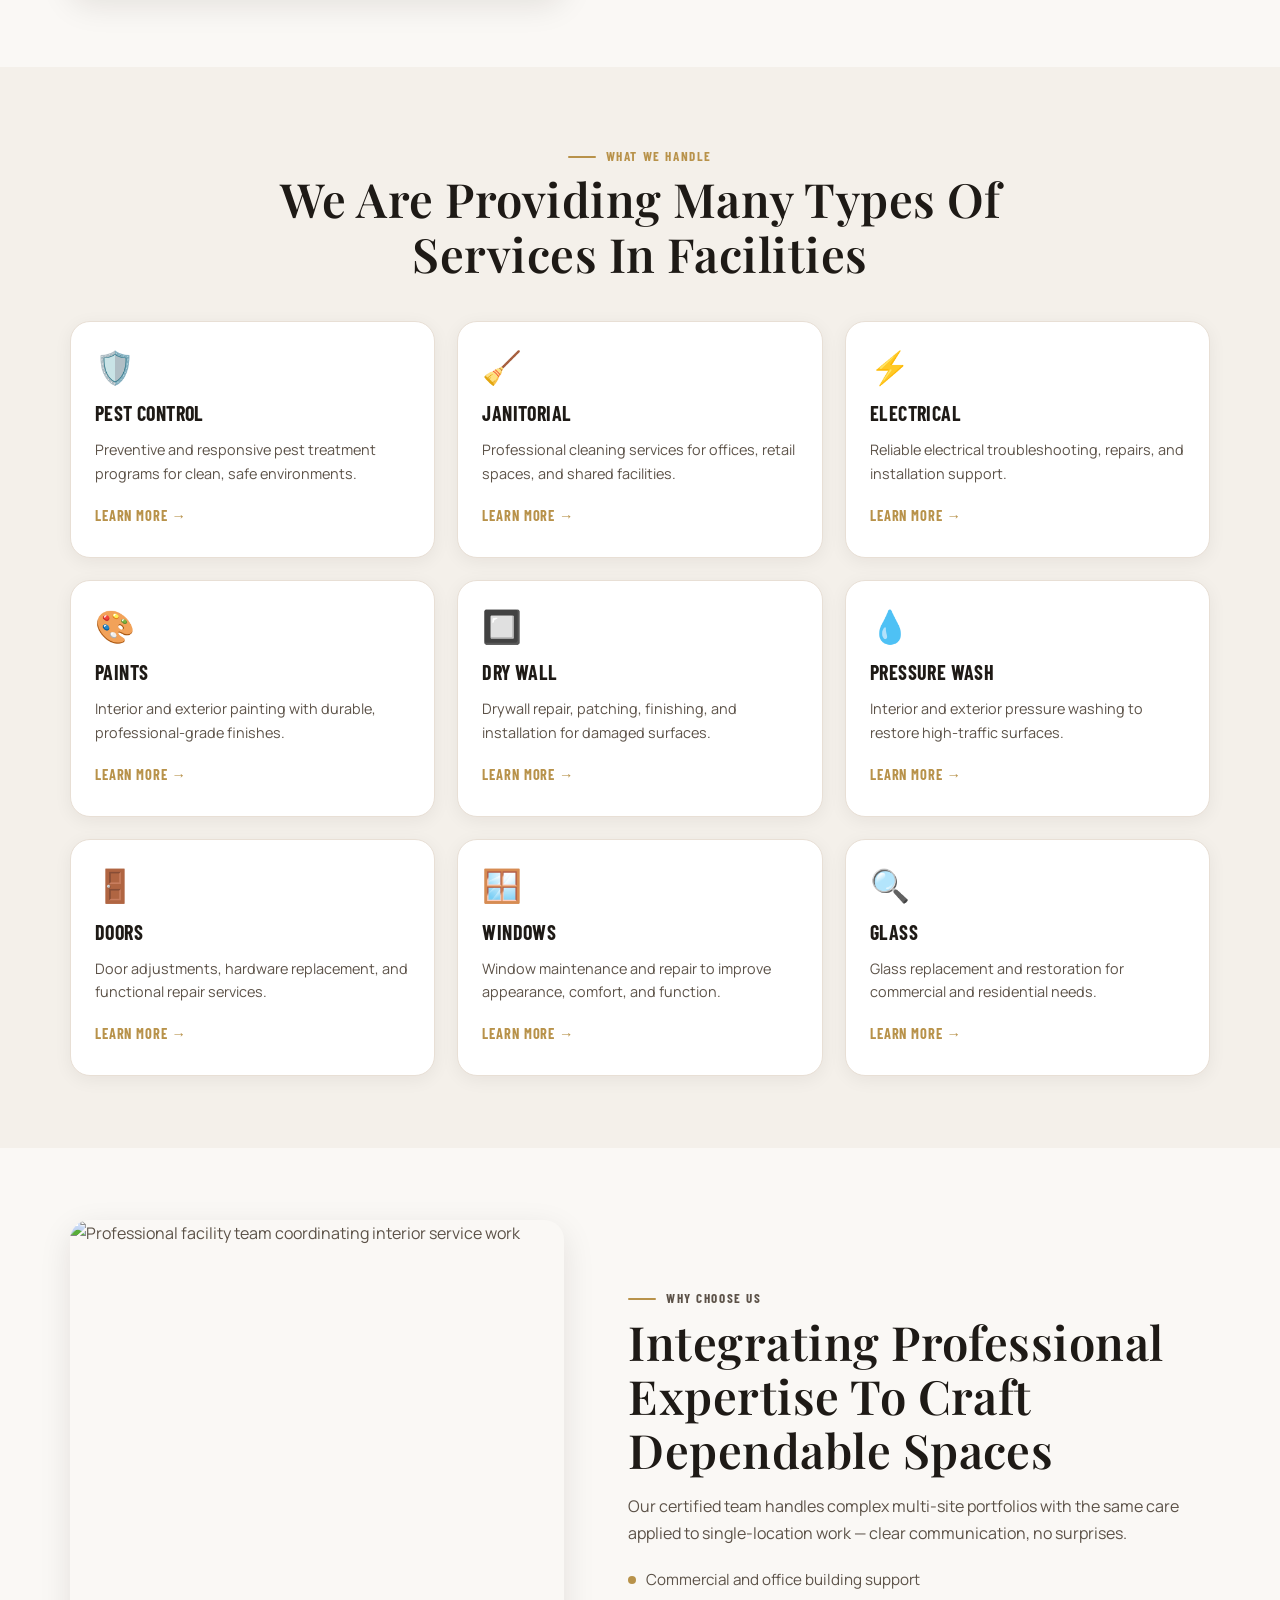
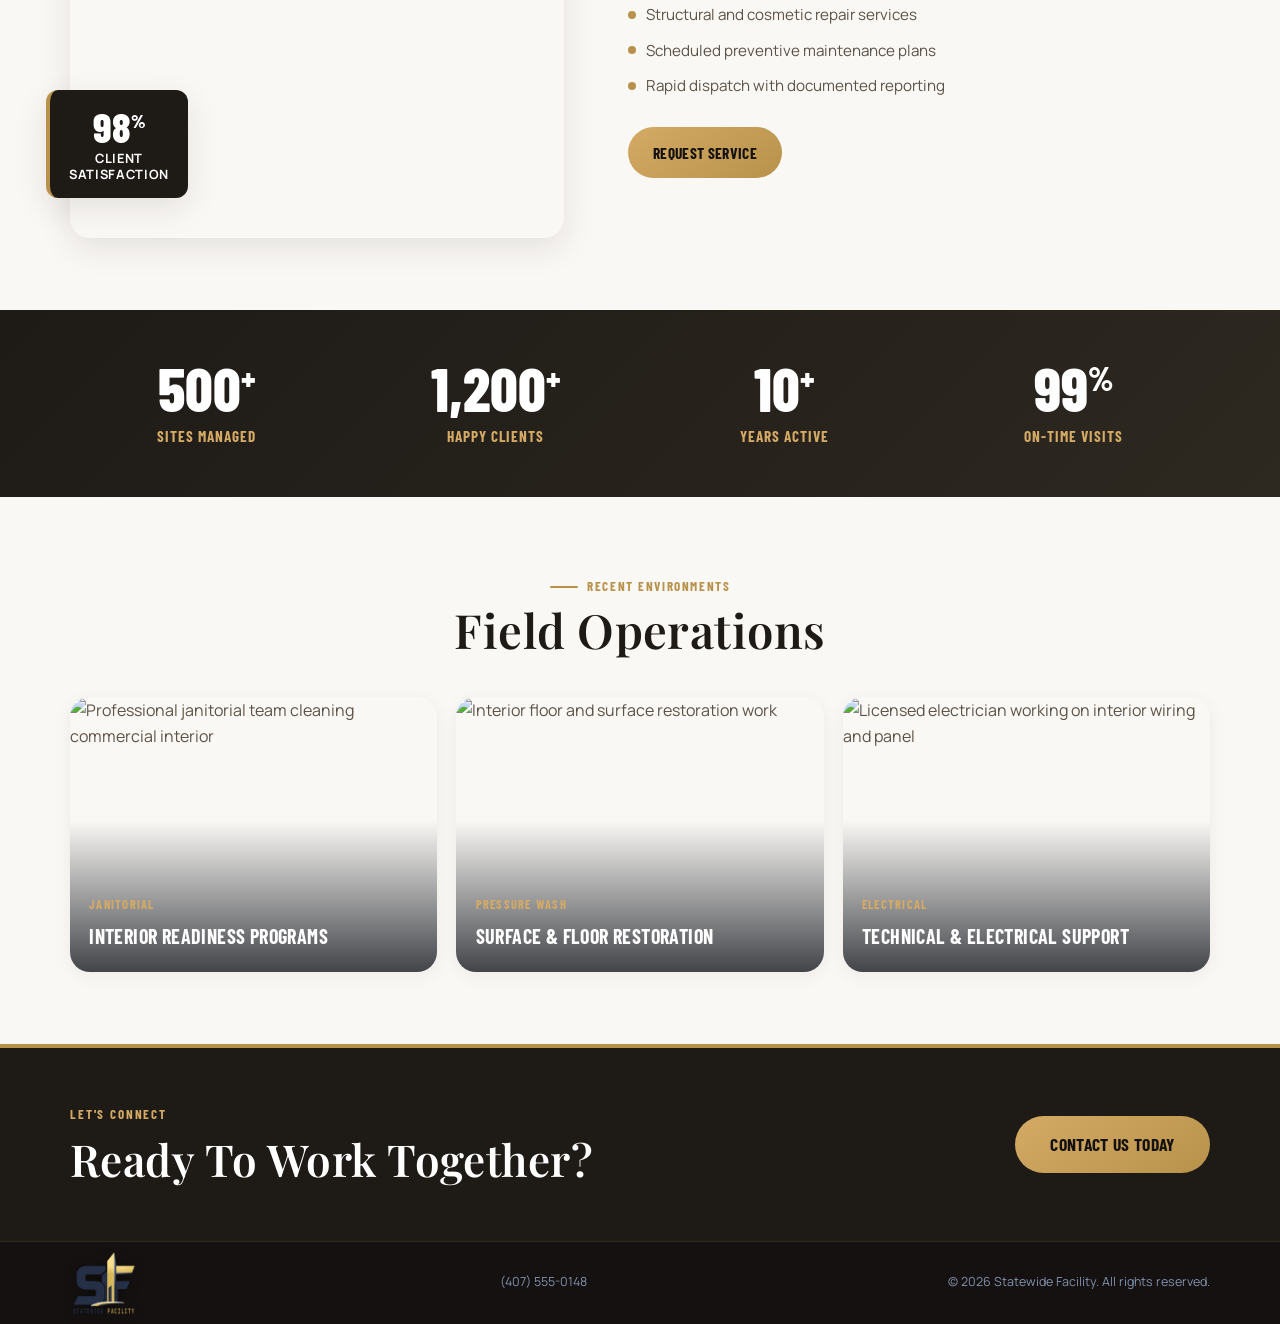
==== commit 65cba27a: "new style - more luxury finish" ====
--- a/index.html
+++ b/index.html
@@ -6,7 +6,7 @@
   <title>Statewide Facility | Florida Facility Services</title>
   <link rel="preconnect" href="https://fonts.googleapis.com">
   <link rel="preconnect" href="https://fonts.gstatic.com" crossorigin>
-  <link href="https://fonts.googleapis.com/css2?family=Barlow+Condensed:wght@500;700;800&family=Manrope:wght@400;500;600;700&display=swap" rel="stylesheet">
+  <link href="https://fonts.googleapis.com/css2?family=Barlow+Condensed:wght@500;700;800&family=Manrope:wght@400;500;600;700&family=Playfair+Display:ital,wght@0,400;0,600;0,700;1,400&display=swap" rel="stylesheet">
   <link rel="stylesheet" href="styles.css">
 </head>
 <body class="home-page">
@@ -21,7 +21,7 @@
       <nav class="nav-links" aria-label="Main navigation">
         <a href="index.html" class="active">Home</a>
         <a href="about.html">About</a>
-        <a href="contact.html">Services</a>
+        <a href="services.html">Services</a>
         <a href="careers.html">Careers</a>
         <a href="contact.html">Contact</a>
       </nav>
@@ -274,7 +274,7 @@
     (function () {
       var slideData = [
         {
-          image: "https://images.unsplash.com/photo-1556909114-f6e7ad7d3136?auto=format&fit=crop&w=2000&q=80",
+          image: "https://images.unsplash.com/photo-1556909172-54557c7e4fb7?auto=format&fit=crop&w=2000&q=80",
           kicker: "Kitchen & Facility Renovations",
           title: "Interior Spaces<br>Built To Last",
           sub: "From dispatch to closeout, Statewide Facility keeps Florida properties clean, safe, and always client-ready."
--- a/styles.css
+++ b/styles.css
@@ -2,35 +2,35 @@
    STATEWIDE FACILITY — LIGHT CLEAN THEME
 ═══════════════════════════════════════ */
 :root {
-  /* Brand */
-  --gold-600: #b59333;
-  --gold-500: #c7aa52;
-  --gold-400: #e5d08c;
-  --gold-300: #f0dfab;
-  --gold-100: #f9f4e5;
-
-  /* Dark surfaces (header, hero, footer, dark bands) */
-  --dark-950: #0a1224;
-  --dark-900: #1f2f50;
-  --dark-800: #2a3b60;
-
-  /* Light surfaces */
-  --body-bg: #f3f6fb;
+  /* Brand — champagne gold */
+  --gold-600: #9a7c35;
+  --gold-500: #b8924a;
+  --gold-400: #d4aa65;
+  --gold-300: #e8cfa0;
+  --gold-100: #fdf8ed;
+
+  /* Dark surfaces — warm espresso, not cold navy */
+  --dark-950: #141110;
+  --dark-900: #1e1a16;
+  --dark-800: #2d2820;
+
+  /* Light surfaces — warm ivory/cream */
+  --body-bg: #faf8f5;
   --surface: #ffffff;
-  --surface-alt: #eaf0f9;
-
-  /* Text */
-  --text-900: #1f2f50;
-  --text-700: #445b82;
-  --text-500: #7489ad;
-
-  /* Borders */
-  --border: #d8e1f0;
-
-  /* Shadows */
-  --shadow-sm: 0 4px 18px rgba(11, 23, 53, 0.07);
-  --shadow-md: 0 10px 32px rgba(11, 23, 53, 0.11);
-  --shadow-lg: 0 20px 55px rgba(11, 23, 53, 0.15);
+  --surface-alt: #f4f0ea;
+
+  /* Text — warm charcoal */
+  --text-900: #1e1a16;
+  --text-700: #5c5248;
+  --text-500: #978880;
+
+  /* Borders — warm */
+  --border: #e8dfd5;
+
+  /* Shadows — warm tones */
+  --shadow-sm: 0 4px 18px rgba(30, 20, 8, 0.06);
+  --shadow-md: 0 10px 32px rgba(30, 20, 8, 0.10);
+  --shadow-lg: 0 20px 55px rgba(30, 20, 8, 0.14);
 
   /* Shape */
   --radius-lg: 20px;
@@ -56,7 +56,11 @@
 }
 
 h1,
-h2,
+h2 {
+  font-family: "Playfair Display", Georgia, serif;
+  letter-spacing: 0.01em;
+}
+
 h3,
 h4,
 .nav-links a,
@@ -112,10 +116,11 @@
 }
 
 h2 {
-  font-size: clamp(1.9rem, 4.5vw, 2.85rem);
+  font-size: clamp(1.9rem, 4.5vw, 2.95rem);
   color: var(--text-900);
-  line-height: 1.1;
+  line-height: 1.15;
   margin: 0.3rem 0 1rem;
+  font-weight: 600;
 }
 
 h3 {
@@ -344,8 +349,8 @@
   grid-template-columns: auto 1fr auto;
   align-items: stretch;
   background: rgba(255, 255, 255, 0.98);
-  border: 1px solid rgba(31, 47, 80, 0.1);
-  box-shadow: 0 14px 34px rgba(10, 18, 36, 0.2);
+  border: 1px solid rgba(200, 185, 165, 0.2);
+  box-shadow: 0 14px 34px rgba(20, 12, 4, 0.10);
 }
 
 .home-page .brand-block {
@@ -452,8 +457,8 @@
   grid-template-columns: auto 1fr auto;
   align-items: stretch;
   background: rgba(255, 255, 255, 0.98);
-  border: 1px solid rgba(31, 47, 80, 0.1);
-  box-shadow: 0 14px 34px rgba(10, 18, 36, 0.2);
+  border: 1px solid rgba(200, 185, 165, 0.2);
+  box-shadow: 0 14px 34px rgba(20, 12, 4, 0.10);
 }
 
 .inner-hero {
@@ -476,6 +481,10 @@
 
 .inner-hero-careers {
   background-image: url("https://images.unsplash.com/photo-1521737604893-d14cc237f11d?auto=format&fit=crop&w=2000&q=80");
+}
+
+.inner-hero-contact {
+  background-image: url("https://images.unsplash.com/photo-1551836022-d5d88e9218df?auto=format&fit=crop&w=2000&q=80");
 }
 
 .inner-hero-overlay {
@@ -483,9 +492,9 @@
   inset: 0;
   background: linear-gradient(
     105deg,
-    rgba(4, 8, 15, 0.58) 0%,
-    rgba(8, 20, 40, 0.38) 50%,
-    rgba(8, 20, 40, 0.2) 100%
+    rgba(10, 7, 3, 0.65) 0%,
+    rgba(10, 7, 3, 0.38) 50%,
+    rgba(10, 7, 3, 0.14) 100%
   );
   display: flex;
   align-items: center;
@@ -605,9 +614,9 @@
   inset: 0;
   background: linear-gradient(
     105deg,
-    rgba(4, 8, 15, 0.88) 0%,
-    rgba(11, 23, 53, 0.78) 55%,
-    rgba(11, 23, 53, 0.55) 100%
+    rgba(10, 7, 4, 0.78) 0%,
+    rgba(15, 10, 4, 0.54) 55%,
+    rgba(15, 10, 4, 0.24) 100%
   );
   display: flex;
   align-items: center;
@@ -648,9 +657,9 @@
   z-index: 1;
   background: linear-gradient(
     105deg,
-    rgba(4, 8, 15, 0.58) 0%,
-    rgba(8, 20, 40, 0.38) 50%,
-    rgba(8, 20, 40, 0.2) 100%
+    rgba(10, 7, 3, 0.62) 0%,
+    rgba(10, 7, 3, 0.36) 50%,
+    rgba(10, 7, 3, 0.10) 100%
   );
 }
 
@@ -690,11 +699,12 @@
 }
 
 h1 {
-  font-size: clamp(2.5rem, 7vw, 4.6rem);
-  line-height: 1;
+  font-size: clamp(2.5rem, 7vw, 4.8rem);
+  line-height: 1.04;
   color: #fff;
   margin: 0.4rem 0 1rem;
   text-transform: uppercase;
+  font-weight: 700;
 }
 
 .hero-text {
@@ -702,12 +712,12 @@
 }
 
 .hero-sub {
-  color: #ffda83;
+  color: rgba(255, 248, 235, 0.92);
   font-size: 1.05rem;
   max-width: 46ch;
   line-height: 1.65;
   margin-bottom: 0;
-  font-weight: 600;
+  font-weight: 500;
 }
 
 /* Floating CTA card in hero */
@@ -1013,7 +1023,7 @@
    STATS BAR
 ═══════════════════════════════════════ */
 .stats-bar {
-  background: linear-gradient(95deg, var(--gold-500), var(--gold-600));
+  background: linear-gradient(135deg, var(--dark-900) 0%, var(--dark-800) 100%);
   padding: 3rem 0;
 }
 
@@ -1035,7 +1045,7 @@
   font-family: "Barlow Condensed", sans-serif;
   font-size: clamp(2.4rem, 5vw, 3.8rem);
   font-weight: 800;
-  color: var(--dark-950);
+  color: #ffffff;
   line-height: 1;
   display: block;
 }
@@ -1051,7 +1061,7 @@
   font-weight: 700;
   text-transform: uppercase;
   letter-spacing: 0.07em;
-  color: rgba(4, 8, 15, 0.7);
+  color: var(--gold-400);
   display: block;
 }
 
@@ -1198,7 +1208,7 @@
 }
 
 .page-hero p {
-  color: rgba(200, 220, 255, 0.8);
+  color: rgba(240, 225, 200, 0.85);
 }
 
 .page-hero-grid {
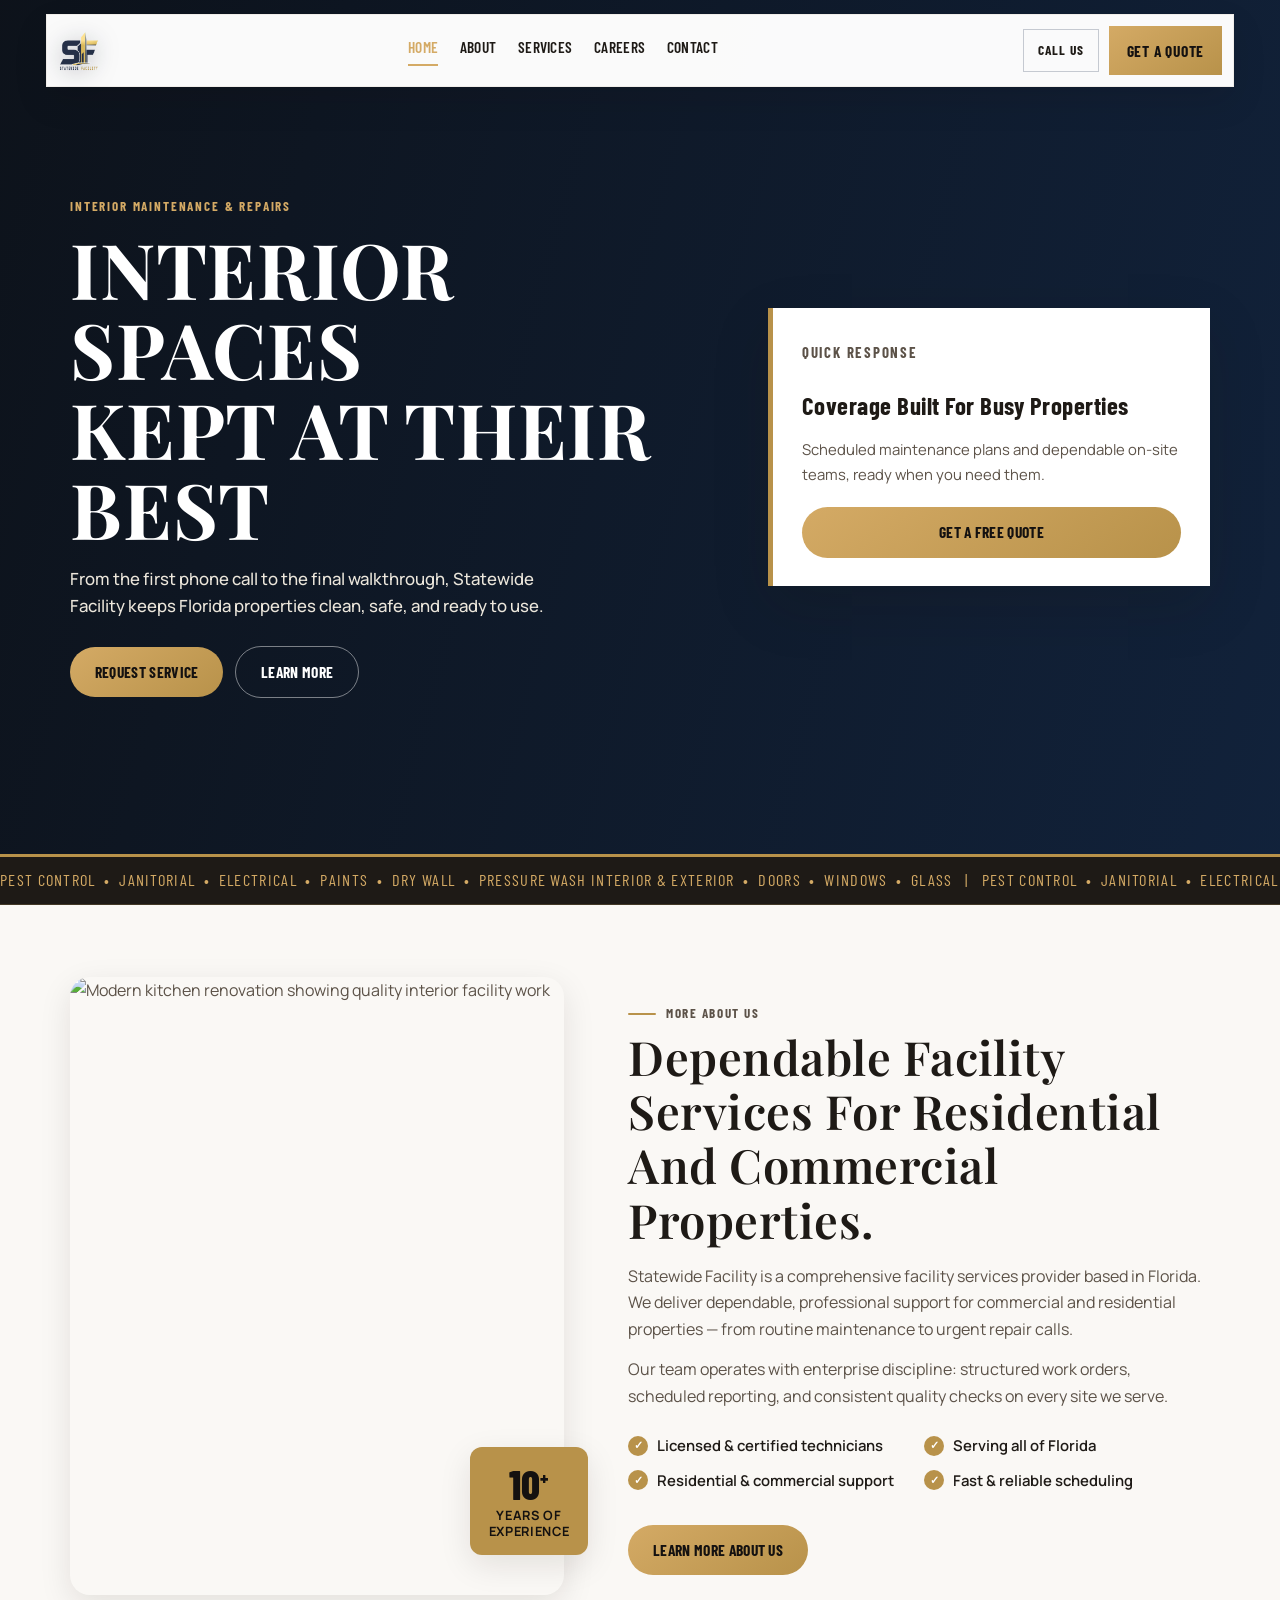
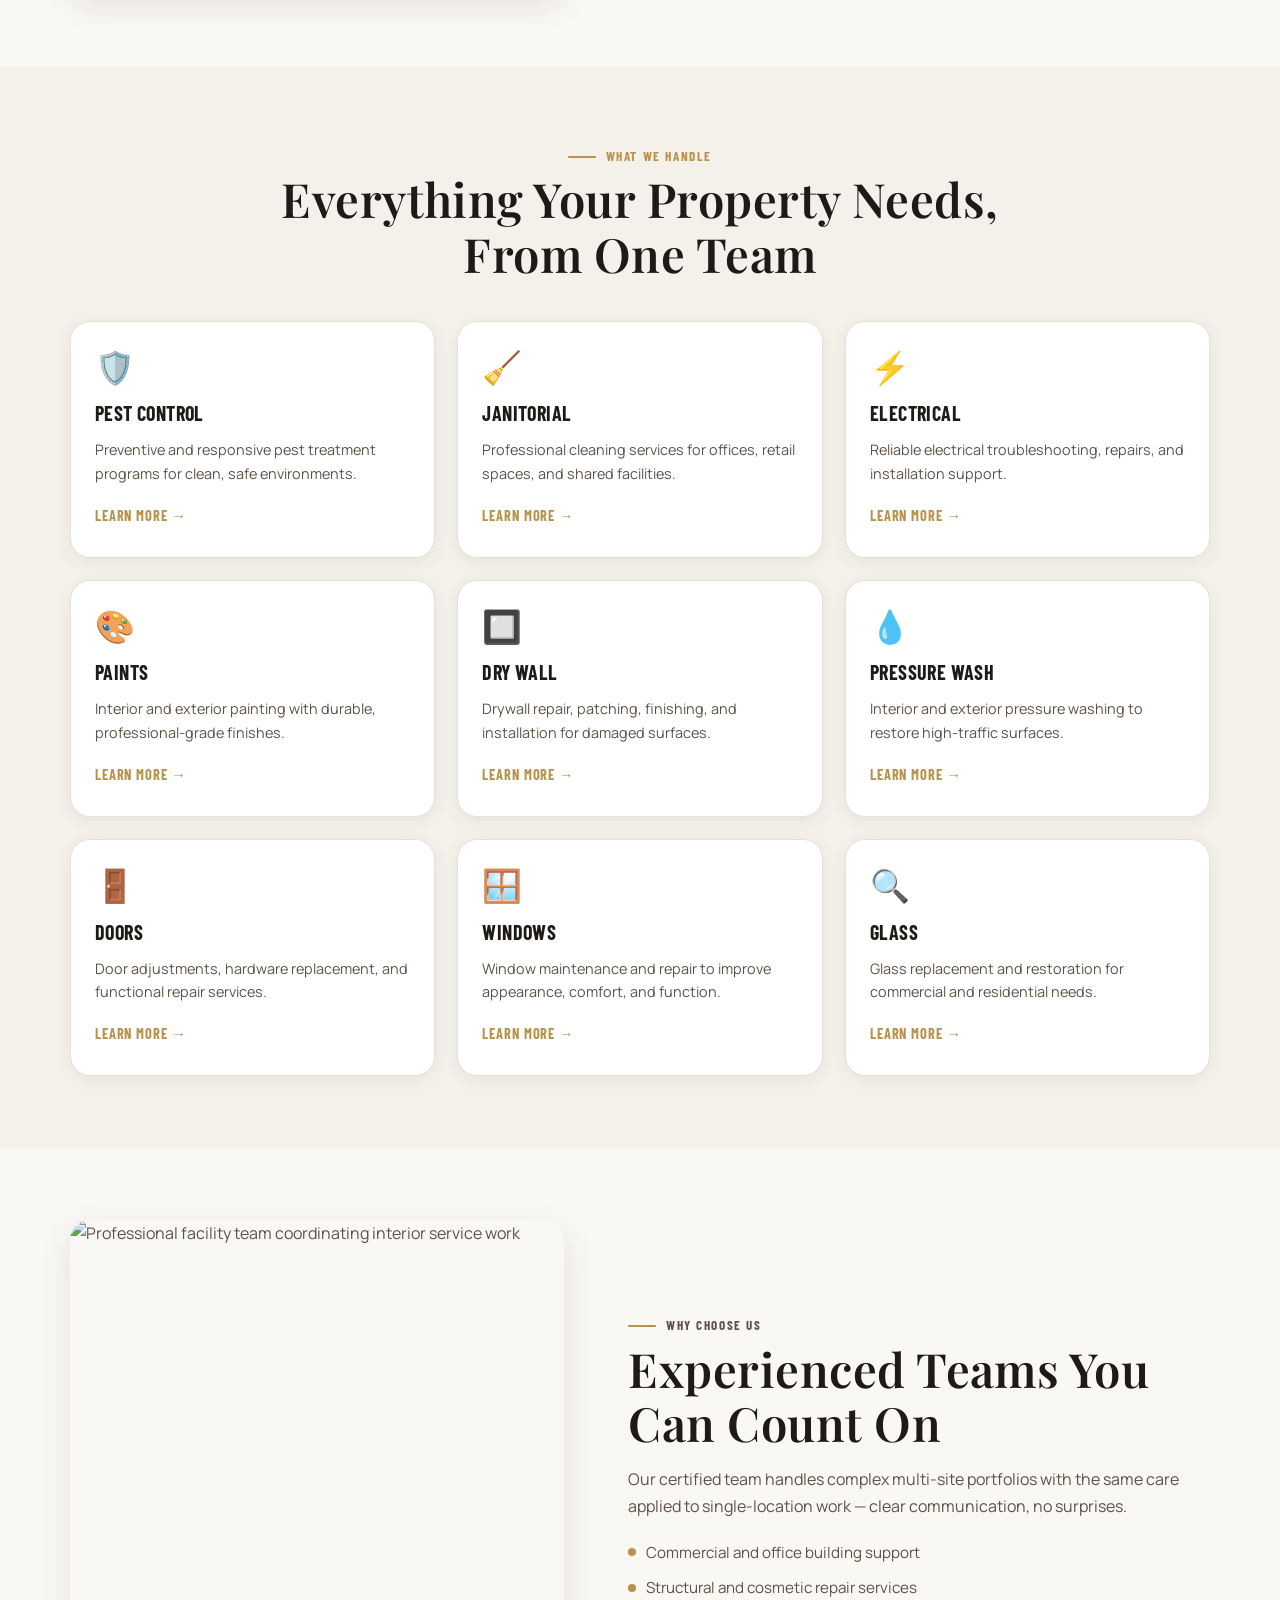
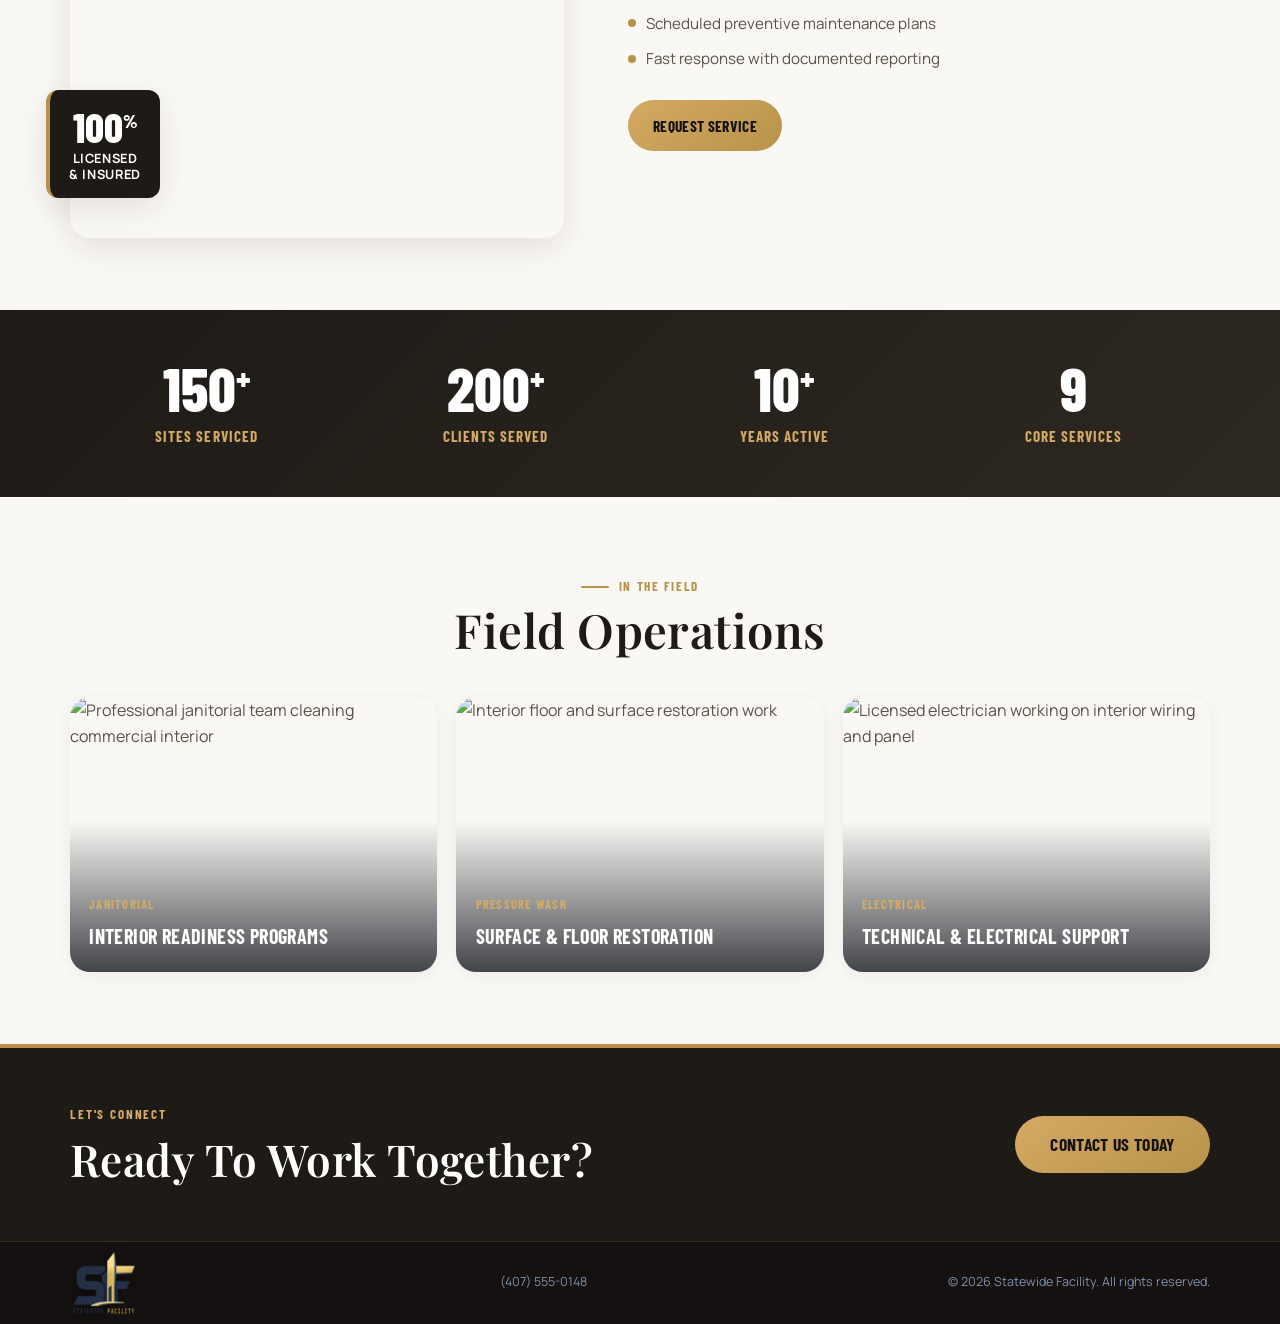
==== commit af1eb256: "Update language" ====
--- a/index.html
+++ b/index.html
@@ -45,17 +45,17 @@
       <div class="container hero-inner">
         <div class="hero-text">
           <p class="kicker-hero hero-copy is-visible" id="hero-kicker">Modern Facility Operations</p>
-          <h1 class="hero-copy is-visible" id="hero-title">Build Smarter<br>Maintain Faster</h1>
-          <p class="hero-sub hero-copy is-visible" id="hero-sub">From dispatch to closeout, Statewide Facility keeps Florida properties clean, safe, and always client-ready.</p>
+          <h1 class="hero-copy is-visible" id="hero-title">Work Smarter<br>Maintain Better</h1>
+          <p class="hero-sub hero-copy is-visible" id="hero-sub">From the first phone call to the final walkthrough, Statewide Facility keeps Florida properties clean, safe, and ready to use.</p>
           <div class="button-row hero-copy is-visible" id="hero-actions">
             <a class="button primary" href="contact.html">Request Service</a>
             <a class="button ghost" href="about.html">Learn More</a>
           </div>
         </div>
         <div class="hero-cta-card">
-          <p class="cta-card-kicker">Rapid Dispatch</p>
+          <p class="cta-card-kicker">Quick Response</p>
           <h3>Coverage Built For Busy Properties</h3>
-          <p>24/7 intake support, scheduled maintenance plans, and dependable on-site service teams.</p>
+          <p>Scheduled maintenance plans and dependable on-site teams, ready when you need them.</p>
           <a class="button primary btn-full" href="contact.html">Get A Free Quote</a>
         </div>
       </div>
@@ -85,14 +85,14 @@
           </div>
           <div class="about-content">
             <p class="kicker">More About Us</p>
-            <h2>Builds Quality, Durable &amp; Innovative Residential And Commercial Projects.</h2>
-            <p>Statewide Facility is a comprehensive facility services provider based in Florida. We deliver dependable, professional support for commercial and residential properties — from routine maintenance to rapid response calls.</p>
+            <h2>Dependable Facility Services For Residential And Commercial Properties.</h2>
+            <p>Statewide Facility is a comprehensive facility services provider based in Florida. We deliver dependable, professional support for commercial and residential properties — from routine maintenance to urgent repair calls.</p>
             <p>Our team operates with enterprise discipline: structured work orders, scheduled reporting, and consistent quality checks on every site we serve.</p>
             <div class="about-checks">
               <div class="check-item">Licensed &amp; certified technicians</div>
               <div class="check-item">Serving all of Florida</div>
               <div class="check-item">Residential &amp; commercial support</div>
-              <div class="check-item">Fast &amp; reliable dispatching</div>
+              <div class="check-item">Fast &amp; reliable scheduling</div>
             </div>
             <a class="button primary" href="about.html">Learn More About Us</a>
           </div>
@@ -105,7 +105,7 @@
       <div class="container">
         <div class="section-head center">
           <p class="kicker">What We Handle</p>
-          <h2>We Are Providing Many Types Of<br>Services In Facilities</h2>
+          <h2>Everything Your Property Needs,<br>From One Team</h2>
         </div>
         <div class="services-grid">
           <article class="service-card">
@@ -173,19 +173,19 @@
           <div class="feature-img-wrap">
             <img src="https://images.unsplash.com/photo-1497366811353-6870744d04b2?auto=format&fit=crop&w=1200&q=80" alt="Professional facility team coordinating interior service work" loading="lazy" decoding="async" class="feature-img">
             <div class="feature-badge">
-              <span class="badge-num">98<sup>%</sup></span>
-              <span class="badge-label">Client<br>Satisfaction</span>
+              <span class="badge-num">100<sup>%</sup></span>
+              <span class="badge-label">Licensed<br>&amp; Insured</span>
             </div>
           </div>
           <div class="feature-content">
             <p class="kicker">Why Choose Us</p>
-            <h2>Integrating Professional Expertise To Craft Dependable Spaces</h2>
+            <h2>Experienced Teams You Can Count On</h2>
             <p>Our certified team handles complex multi-site portfolios with the same care applied to single-location work — clear communication, no surprises.</p>
             <ul class="feature-list">
               <li>Commercial and office building support</li>
               <li>Structural and cosmetic repair services</li>
               <li>Scheduled preventive maintenance plans</li>
-              <li>Rapid dispatch with documented reporting</li>
+              <li>Fast response with documented reporting</li>
             </ul>
             <a class="button primary" href="contact.html">Request Service</a>
           </div>
@@ -197,20 +197,20 @@
     <section class="stats-bar" aria-label="Company stats">
       <div class="container stats-row">
         <div class="stat-item">
-          <span class="stat-big">500<sup>+</sup></span>
-          <span class="stat-label">Sites Managed</span>
+          <span class="stat-big">150<sup>+</sup></span>
+          <span class="stat-label">Sites Serviced</span>
         </div>
         <div class="stat-item">
-          <span class="stat-big">1,200<sup>+</sup></span>
-          <span class="stat-label">Happy Clients</span>
+          <span class="stat-big">200<sup>+</sup></span>
+          <span class="stat-label">Clients Served</span>
         </div>
         <div class="stat-item">
           <span class="stat-big">10<sup>+</sup></span>
           <span class="stat-label">Years Active</span>
         </div>
         <div class="stat-item">
-          <span class="stat-big">99<sup>%</sup></span>
-          <span class="stat-label">On-Time Visits</span>
+          <span class="stat-big">9</span>
+          <span class="stat-label">Core Services</span>
         </div>
       </div>
     </section>
@@ -219,7 +219,7 @@
     <section class="portfolio-section sec-pad" aria-label="Field operations">
       <div class="container">
         <div class="section-head center">
-          <p class="kicker">Recent Environments</p>
+          <p class="kicker">In The Field</p>
           <h2>Field Operations</h2>
         </div>
         <div class="portfolio-grid">
@@ -274,16 +274,16 @@
     (function () {
       var slideData = [
         {
-          image: "https://images.unsplash.com/photo-1556909172-54557c7e4fb7?auto=format&fit=crop&w=2000&q=80",
-          kicker: "Kitchen & Facility Renovations",
-          title: "Interior Spaces<br>Built To Last",
-          sub: "From dispatch to closeout, Statewide Facility keeps Florida properties clean, safe, and always client-ready."
+          image: "https://images.pexels.com/photos/6587896/pexels-photo-6587896.jpeg?auto=compress&cs=tinysrgb&w=2000&q=80",
+          kicker: "Interior Maintenance & Repairs",
+          title: "Interior Spaces<br>Kept At Their Best",
+          sub: "From the first phone call to the final walkthrough, Statewide Facility keeps Florida properties clean, safe, and ready to use."
         },
         {
           image: "https://images.unsplash.com/photo-1497366216548-37526070297c?auto=format&fit=crop&w=2000&q=80",
           kicker: "Modern Facility Operations",
-          title: "Build Smarter<br>Maintain Faster",
-          sub: "We support high-demand environments with reliable scheduling, rapid response teams, and quality-first execution."
+          title: "Work Smarter<br>Maintain Better",
+          sub: "We support high-demand environments with reliable scheduling, on-call service teams, and quality-first work."
         },
         {
           image: "https://images.unsplash.com/photo-1621905251918-48416bd8575a?auto=format&fit=crop&w=2000&q=80",
--- a/styles.css
+++ b/styles.css
@@ -29,7 +29,7 @@
 
   /* Shadows — warm tones */
   --shadow-sm: 0 4px 18px rgba(30, 20, 8, 0.06);
-  --shadow-md: 0 10px 32px rgba(30, 20, 8, 0.10);
+  --shadow-md: 0 10px 32px rgba(30, 20, 8, 0.1);
   --shadow-lg: 0 20px 55px rgba(30, 20, 8, 0.14);
 
   /* Shape */
@@ -350,7 +350,7 @@
   align-items: stretch;
   background: rgba(255, 255, 255, 0.98);
   border: 1px solid rgba(200, 185, 165, 0.2);
-  box-shadow: 0 14px 34px rgba(20, 12, 4, 0.10);
+  box-shadow: 0 14px 34px rgba(20, 12, 4, 0.1);
 }
 
 .home-page .brand-block {
@@ -458,7 +458,7 @@
   align-items: stretch;
   background: rgba(255, 255, 255, 0.98);
   border: 1px solid rgba(200, 185, 165, 0.2);
-  box-shadow: 0 14px 34px rgba(20, 12, 4, 0.10);
+  box-shadow: 0 14px 34px rgba(20, 12, 4, 0.1);
 }
 
 .inner-hero {
@@ -659,7 +659,7 @@
     105deg,
     rgba(10, 7, 3, 0.62) 0%,
     rgba(10, 7, 3, 0.36) 50%,
-    rgba(10, 7, 3, 0.10) 100%
+    rgba(10, 7, 3, 0.1) 100%
   );
 }
 
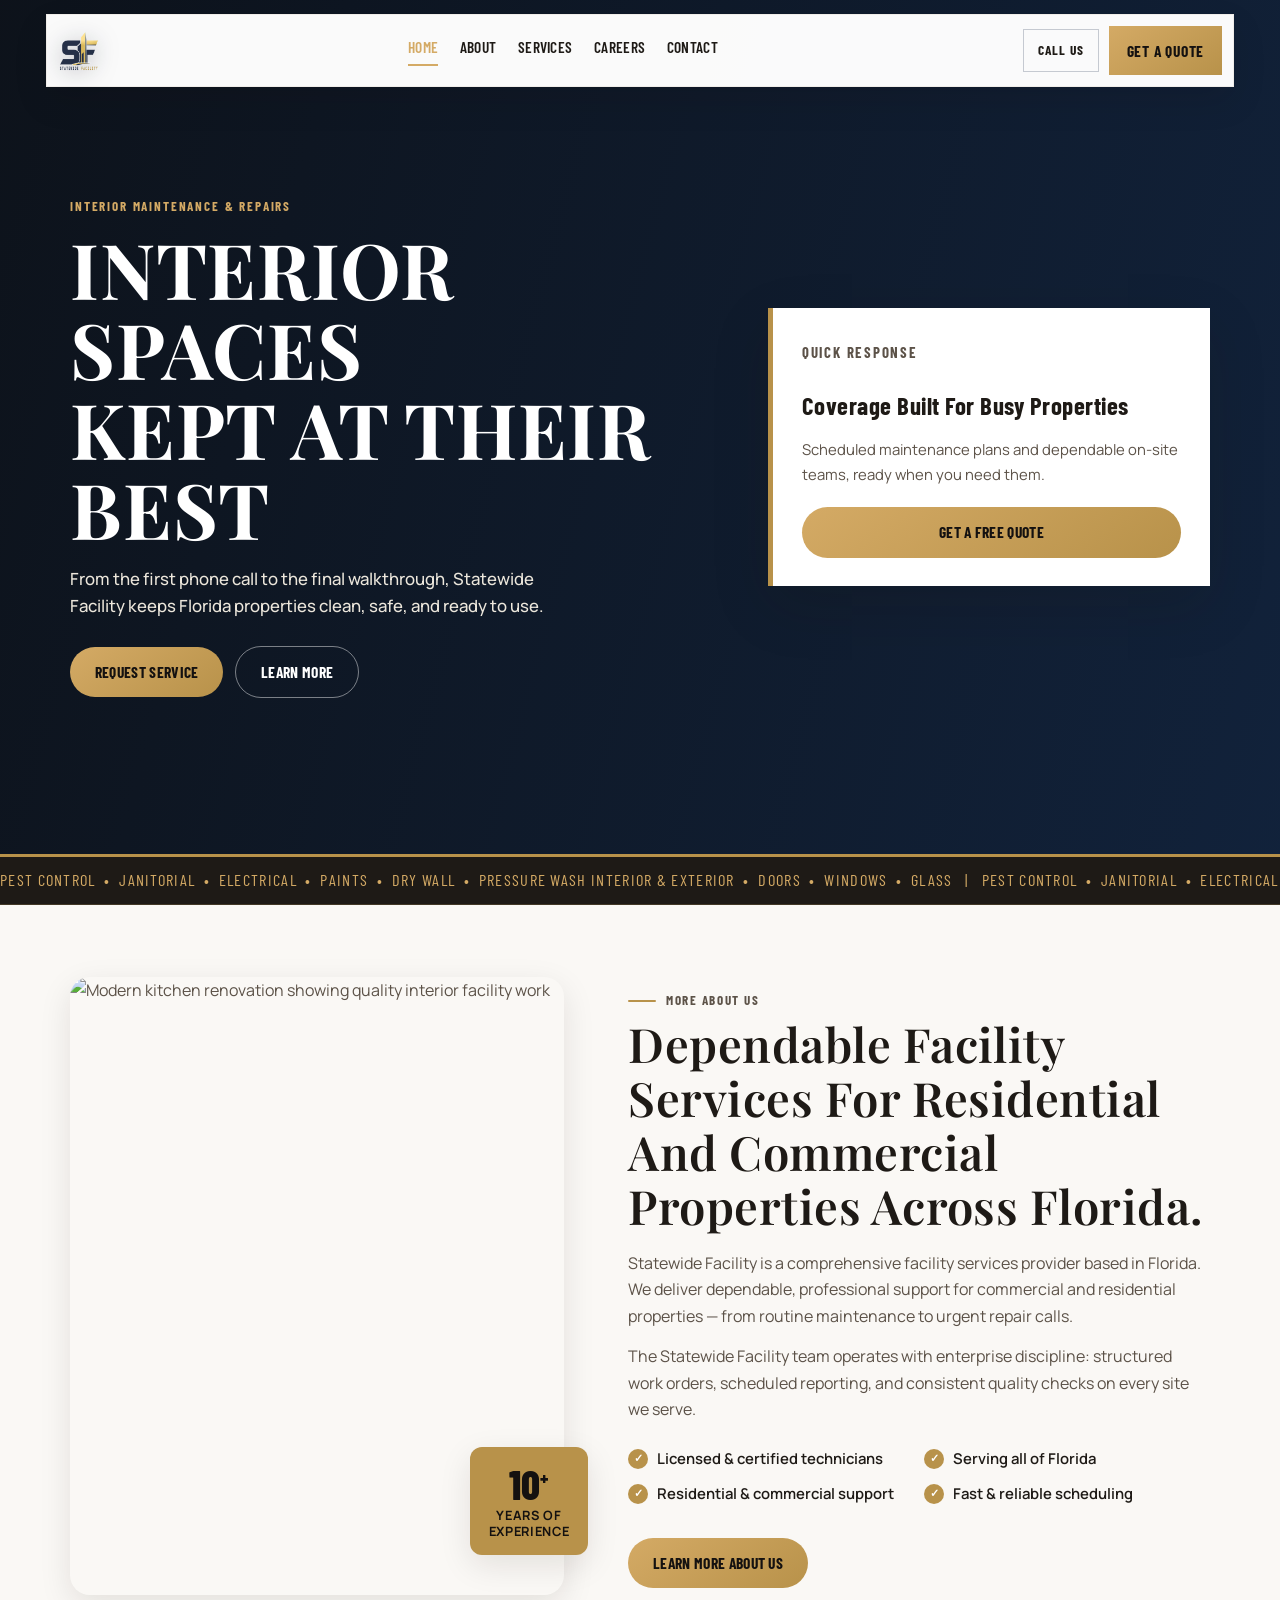
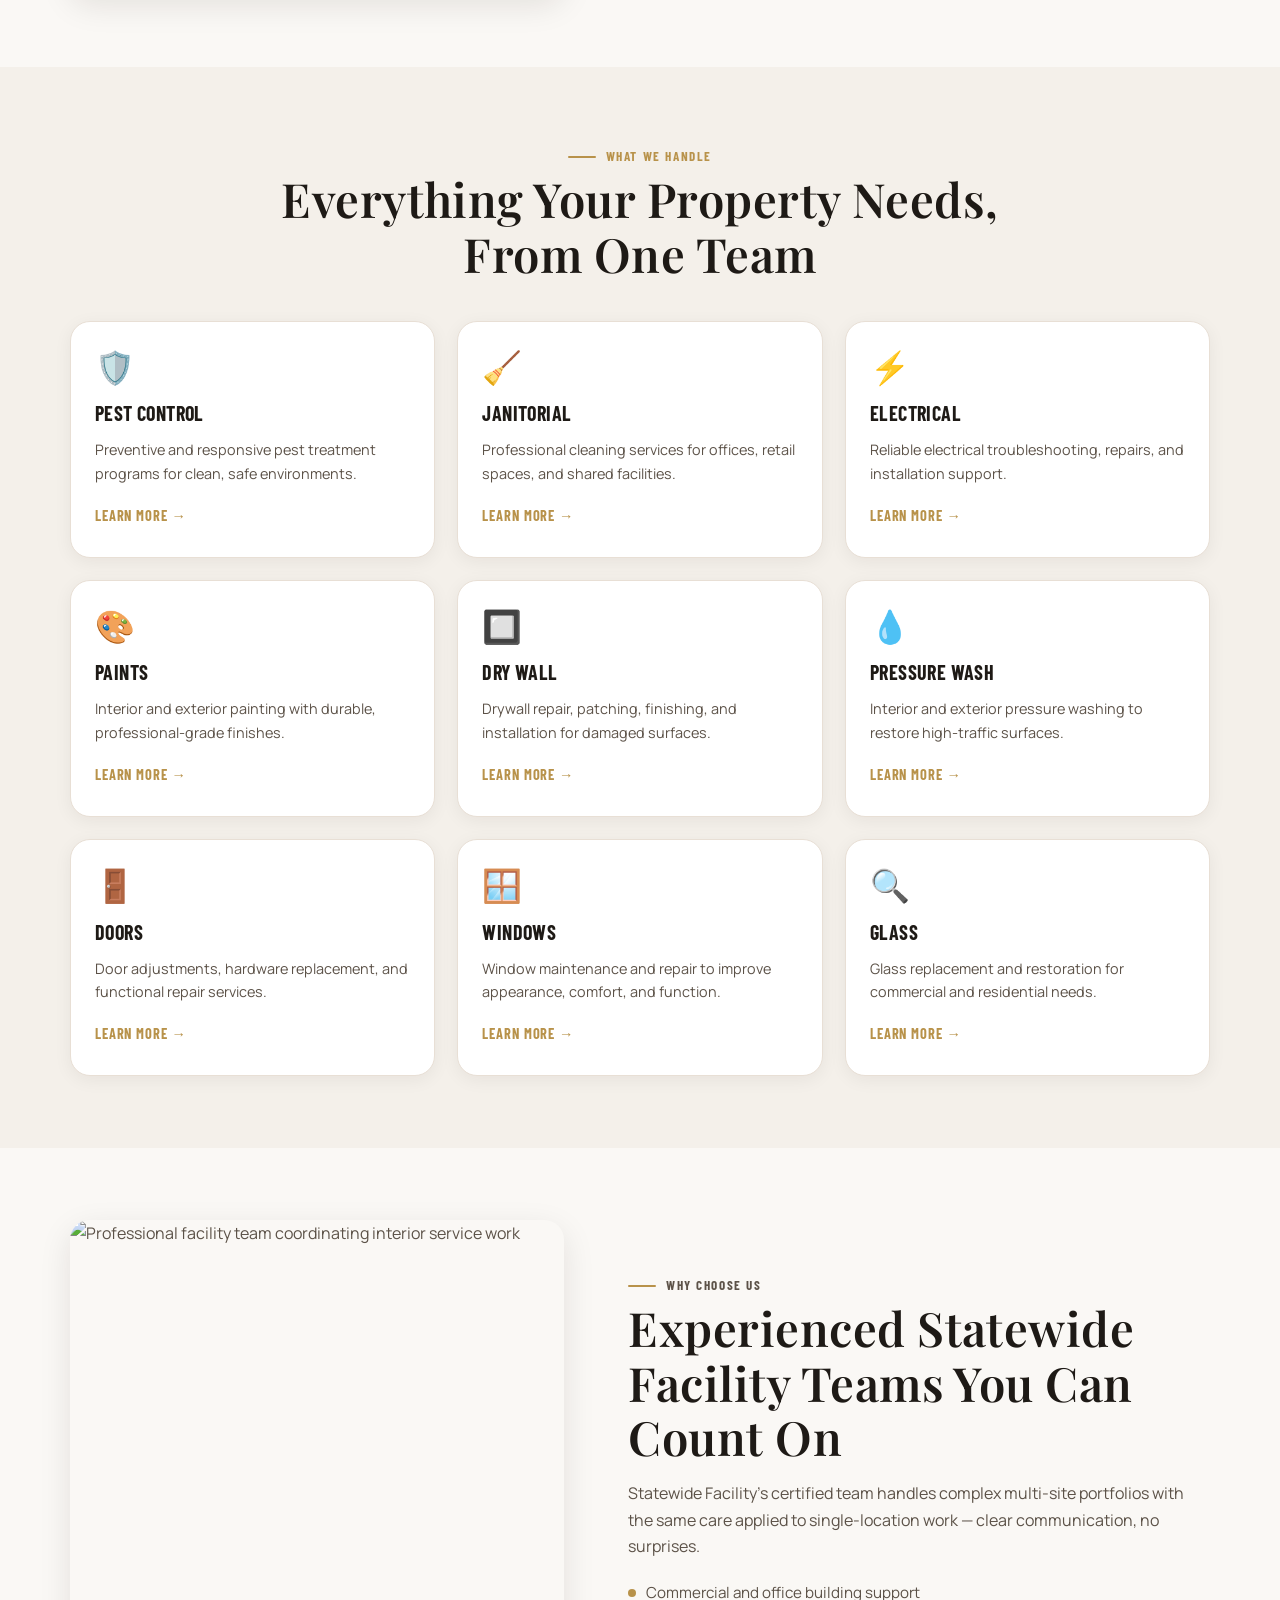
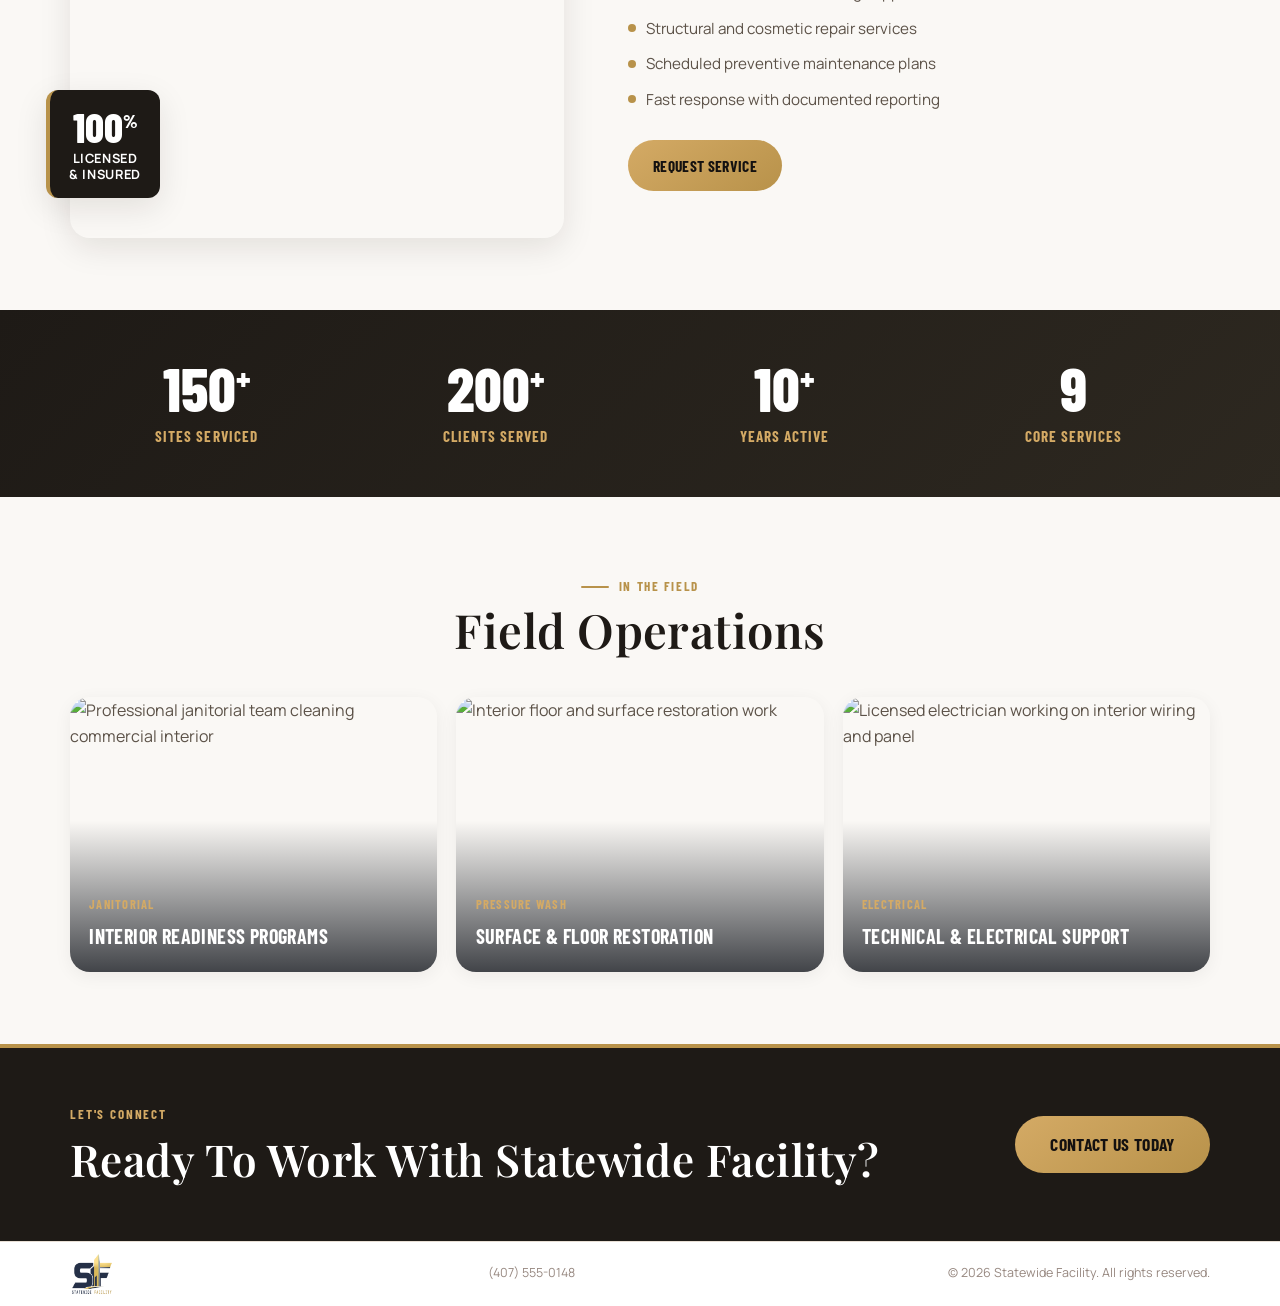
==== commit dc8182a1: "updated hero image, footer, and added statewide facility" ====
--- a/index.html
+++ b/index.html
@@ -3,7 +3,8 @@
 <head>
   <meta charset="UTF-8">
   <meta name="viewport" content="width=device-width, initial-scale=1.0">
-  <title>Statewide Facility | Florida Facility Services</title>
+  <title>Statewide Facility | Florida Facility Services — Pest Control, Janitorial, Electrical &amp; More</title>
+  <meta name="description" content="Statewide Facility delivers professional facility services across Florida — pest control, janitorial, electrical, painting, drywall, pressure washing, glass, windows, and doors for residential and commercial properties.">
   <link rel="preconnect" href="https://fonts.googleapis.com">
   <link rel="preconnect" href="https://fonts.gstatic.com" crossorigin>
   <link href="https://fonts.googleapis.com/css2?family=Barlow+Condensed:wght@500;700;800&family=Manrope:wght@400;500;600;700&family=Playfair+Display:ital,wght@0,400;0,600;0,700;1,400&display=swap" rel="stylesheet">
@@ -85,9 +86,9 @@
           </div>
           <div class="about-content">
             <p class="kicker">More About Us</p>
-            <h2>Dependable Facility Services For Residential And Commercial Properties.</h2>
+            <h2>Dependable Facility Services For Residential And Commercial Properties Across Florida.</h2>
             <p>Statewide Facility is a comprehensive facility services provider based in Florida. We deliver dependable, professional support for commercial and residential properties — from routine maintenance to urgent repair calls.</p>
-            <p>Our team operates with enterprise discipline: structured work orders, scheduled reporting, and consistent quality checks on every site we serve.</p>
+            <p>The Statewide Facility team operates with enterprise discipline: structured work orders, scheduled reporting, and consistent quality checks on every site we serve.</p>
             <div class="about-checks">
               <div class="check-item">Licensed &amp; certified technicians</div>
               <div class="check-item">Serving all of Florida</div>
@@ -179,8 +180,8 @@
           </div>
           <div class="feature-content">
             <p class="kicker">Why Choose Us</p>
-            <h2>Experienced Teams You Can Count On</h2>
-            <p>Our certified team handles complex multi-site portfolios with the same care applied to single-location work — clear communication, no surprises.</p>
+            <h2>Experienced Statewide Facility Teams You Can Count On</h2>
+            <p>Statewide Facility's certified team handles complex multi-site portfolios with the same care applied to single-location work — clear communication, no surprises.</p>
             <ul class="feature-list">
               <li>Commercial and office building support</li>
               <li>Structural and cosmetic repair services</li>
@@ -253,7 +254,7 @@
       <div class="container cta-inner">
         <div>
           <p class="kicker-light">Let's Connect</p>
-          <h2>Ready To Work Together?</h2>
+          <h2>Ready To Work With Statewide Facility?</h2>
         </div>
         <a class="button primary btn-lg" href="contact.html">Contact Us Today</a>
       </div>
@@ -310,7 +311,7 @@
           sub: "We help keep residential and commercial properties safe, functional, and resident-ready with dependable scheduled support."
         },
         {
-          image: "https://images.unsplash.com/photo-1562259929-b4e1fd3aef09?auto=format&fit=crop&w=2000&q=80",
+          image: "https://images.unsplash.com/photo-1558618666-fcd25c85cd64?auto=format&fit=crop&w=2000&q=80",
           kicker: "Painting & Drywall",
           title: "Fresh Finishes<br>For Every Space",
           sub: "Our planning-first approach keeps projects moving with fewer delays, tighter coordination, and better outcomes."
--- a/styles.css
+++ b/styles.css
@@ -1150,30 +1150,31 @@
    FOOTER — FULL DARK
 ═══════════════════════════════════════ */
 .site-footer-full {
-  background: var(--dark-950);
-  border-top: 1px solid rgba(228, 195, 112, 0.14);
-  color: rgba(180, 200, 240, 0.75);
-  padding: 0.45rem 0;
+  background: #fff;
+  border-top: 1px solid var(--border);
+  color: var(--text-500);
+  padding: 0.5rem 0;
 }
 
 .footer-mini {
   display: flex;
   align-items: center;
   justify-content: space-between;
-  gap: 0.45rem 0.95rem;
+  gap: 0.35rem 0.95rem;
   flex-wrap: wrap;
+  min-height: 48px;
 }
 
 .footer-logo-mini {
-  width: min(68px, 28vw);
+  width: min(44px, 18vw);
   height: auto;
-  filter: drop-shadow(0 2px 6px rgba(0, 0, 0, 0.35));
+  filter: none;
 }
 
 .footer-mini-meta {
   margin: 0;
   font-size: 0.78rem;
-  color: rgba(166, 188, 226, 0.75);
+  color: var(--text-500);
 }
 
 /* ═══════════════════════════════════════
